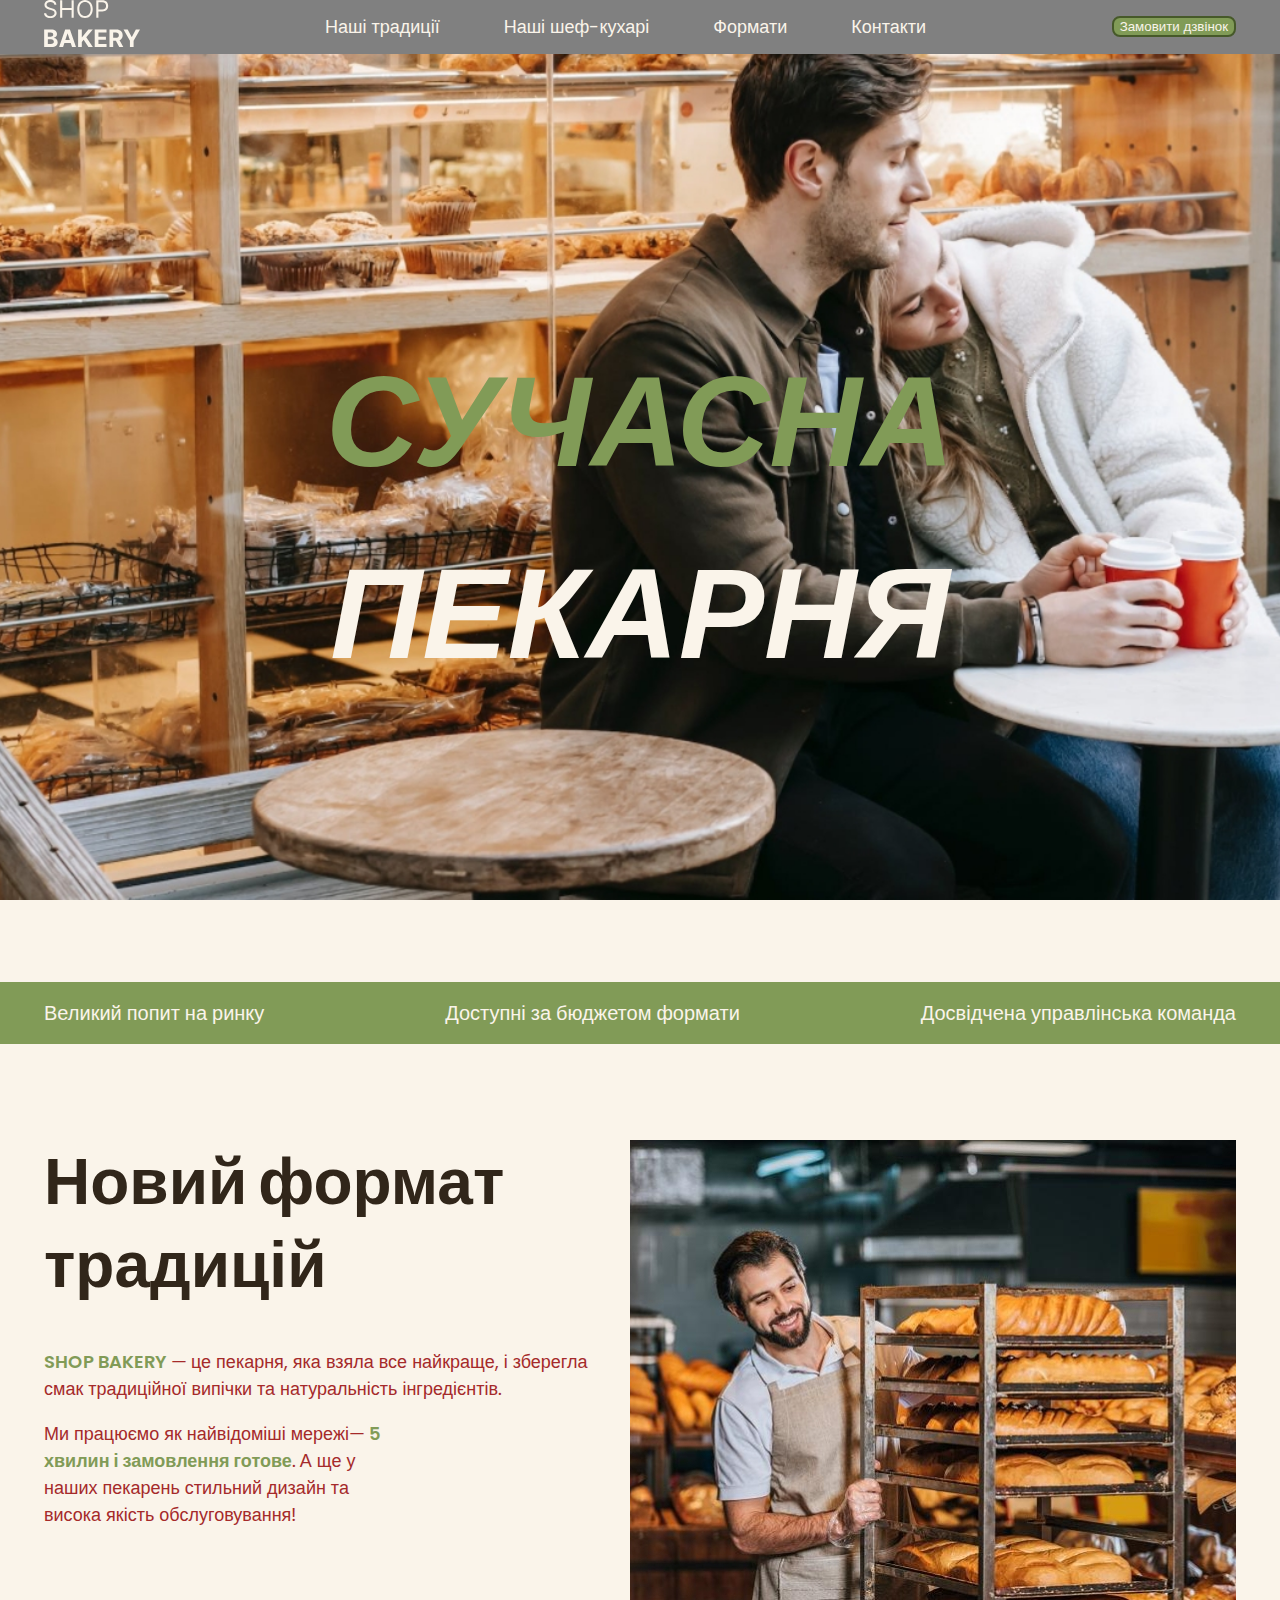
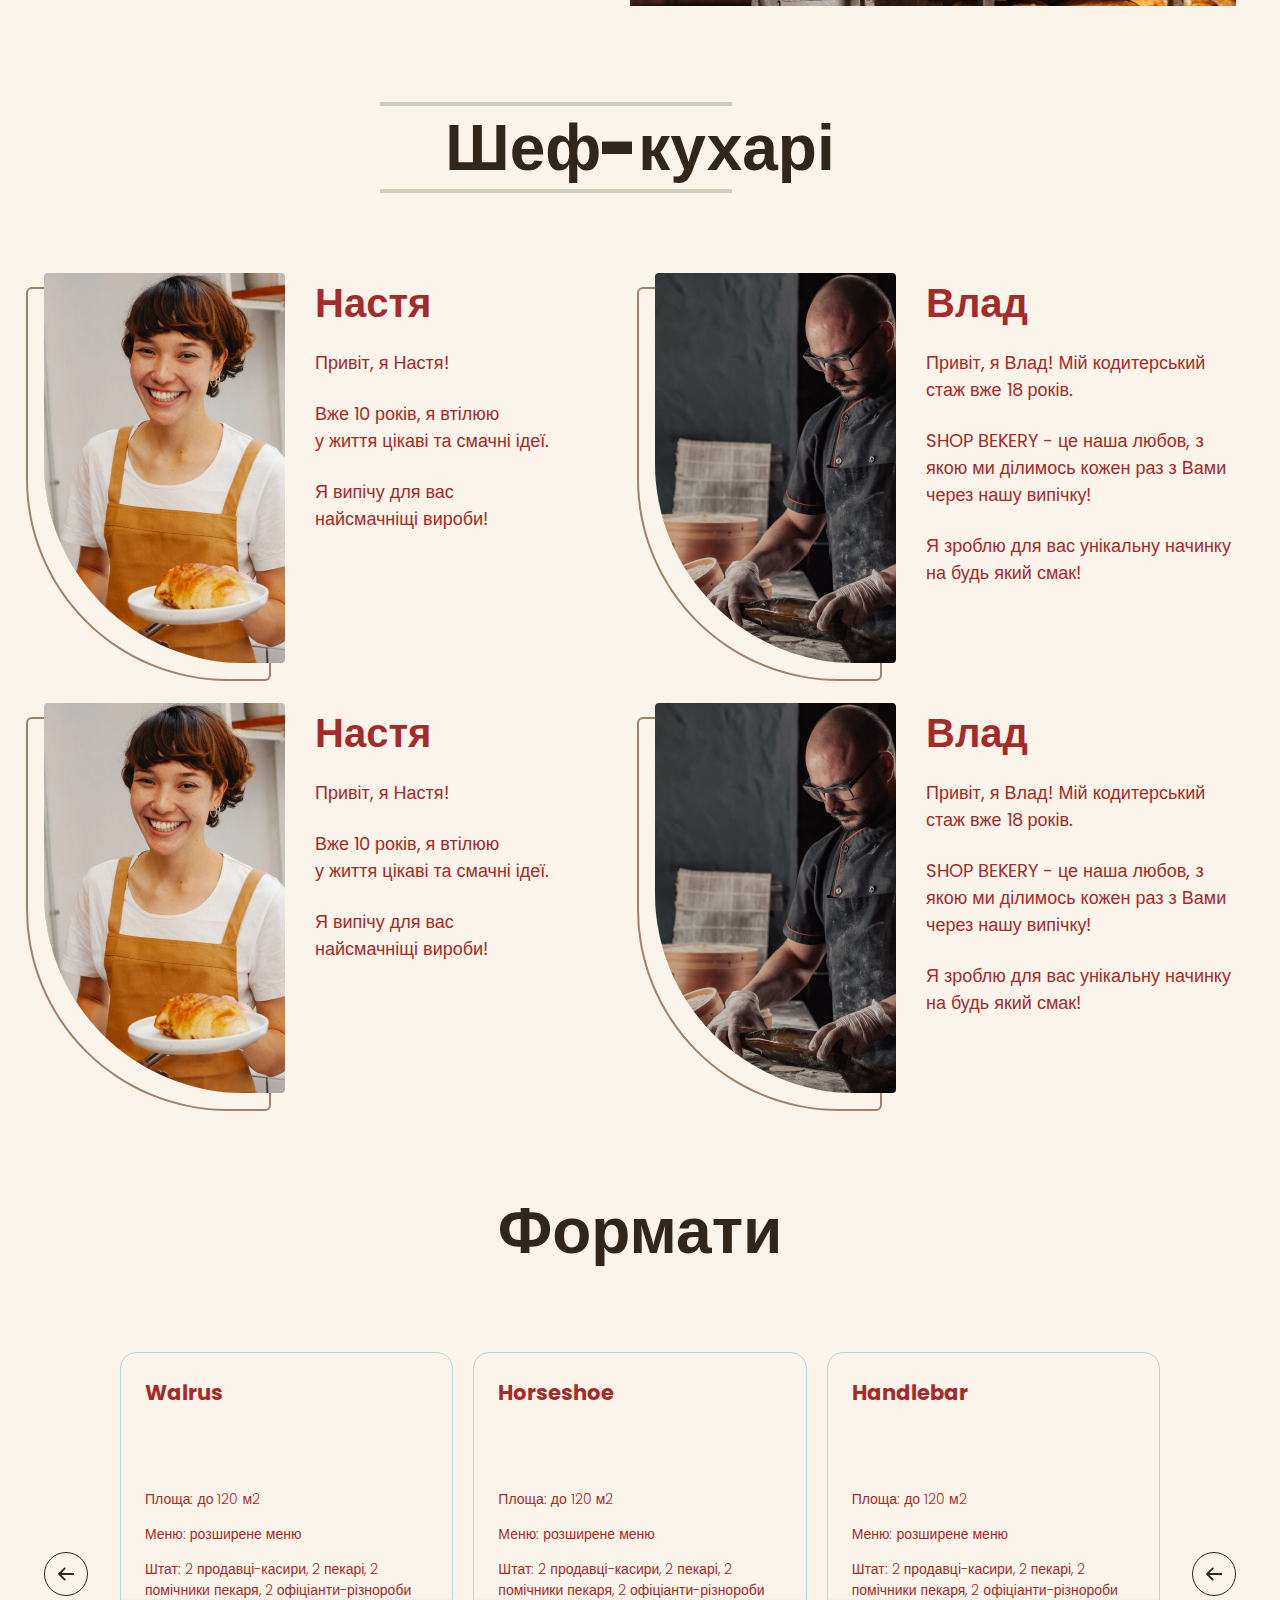
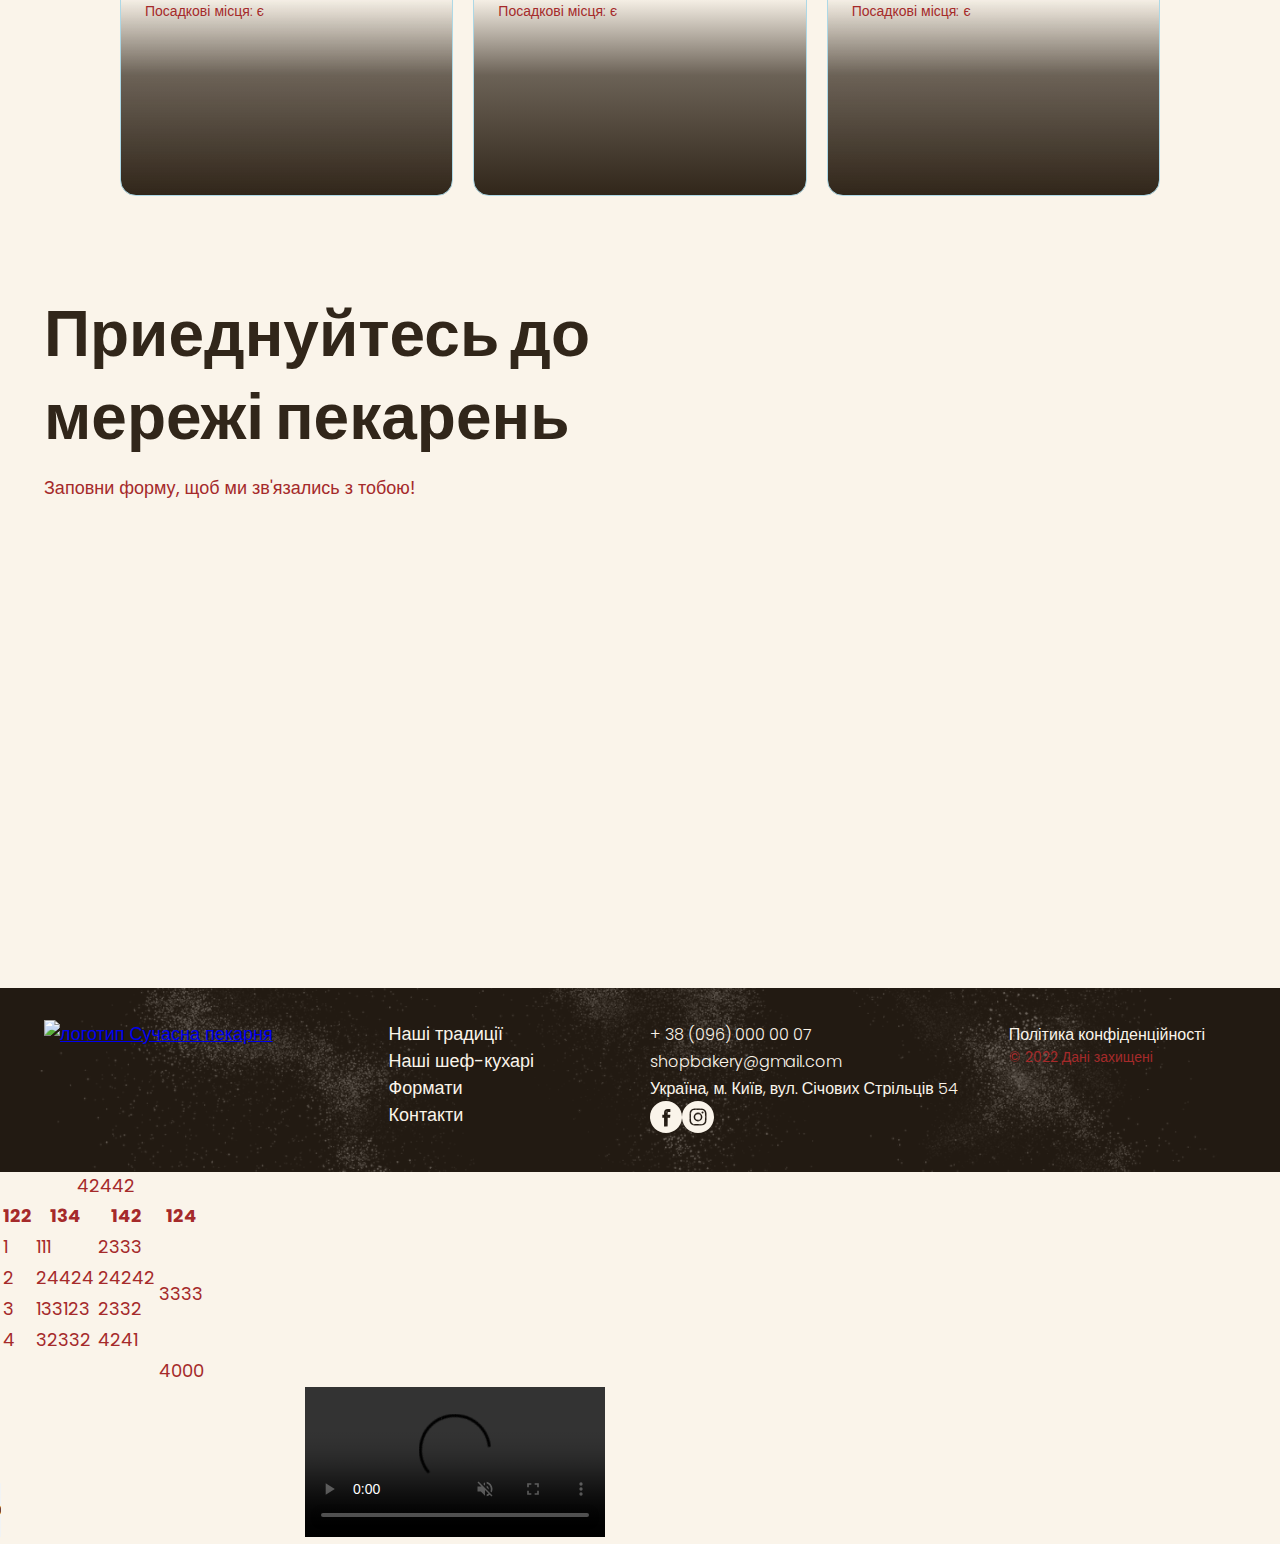
==== index.html @ add1184e "Add files via upload" ====
<!DOCTYPE html>
<html lang="uk">
  <head>
    <meta charset="UTF-8" />
    <meta http-equiv="X-UA-Compatible" content="IE=edge" />
    <meta name="viewport" content="width=device-width, initial-scale=1.0" />
    <title>Сучасна пекарня test</title>
    <!-- fonts -->
    <link rel="preconnect" href="https://fonts.googleapis.com" />
    <link rel="preconnect" href="https://fonts.gstatic.com" crossorigin />
    <link
      href="https://fonts.googleapis.com/css2?family=Poppins:ital,wght@0,100;0,200;0,300;0,400;0,500;0,600;0,700;0,800;0,900;1,100;1,200;1,300;1,400;1,500;1,600;1,700;1,800;1,900&display=swap"
      rel="stylesheet"
    />
    <!-- </style> -->
    <link rel="stylesheet" href="./css/styles.css" />
  </head>
  <body>
    <header class="header">
      <div class="container">
        <div class="header-container">
          <nav class="header-nav">
            <a href="/">
              <img src="./images/logo.svg" alt="логотип Сучасна пекарня" />
            </a>
            <ul class="header-menu">
              <li>
                <a class="link" href="#traditions-section">Наші традиції</a>
              </li>
              <li>
                <a class="link" href="#chefs-section">Наші шеф-кухарі</a>
              </li>
              <li>
                <a class="link" href="#formats-section">Формати</a>
              </li>
              <li>
                <a class="link" href="#contact-section">Контакти</a>
              </li>
            </ul>
          </nav>
          <button class="button" type="button">Замовити дзвінок</button>
        </div>
      </div>
    </header>
    <main>
      <section class="hero-section">
        <div class="container">
          <h1 class="hero-title">
            <span class="accent">Сучасна</span> пекарня
          </h1>
        </div>
      </section>
      <section class="advantages-section">
        <div class="container">
          <h2 class="visually-hidden">наші переваги</h2>
          <ul class="advantages-list">
            <li class="advantages-item">Великий попит на ринку</li>
            <li class="advantages-item">Доступні за бюджетом формати</li>
            <li class="advantages-item">Досвідчена управлінська команда</li>
          </ul>
        </div>
      </section>
      <section class="section traditions-section" id="traditions-section">
        <div class="container">
          <div class="traditions-container">
            <div class="traditions-content">
              <h2 class="section-title traditions-title">
                Новий формат традицій
              </h2>
              <p class="traditions-text">
                <span class="brand uppercase">shop bakery</span> — це пекарня,
                яка взяла все найкраще, і зберегла смак традиційної випічки та
                натуральність інгредієнтів.
              </p>
              <p class="traditions-text limited">
                Ми працюємо як найвідоміші мережі—
                <span class="brand">5 хвилин і замовлення готове</span>. А ще у
                наших пекарень стильний дизайн та висока якість обслуговування!
              </p>
            </div>
            <img src="./images/baker-man.jpeg" alt="пекарь який посміхається" />
          </div>
        </div>
      </section>
      <section class="section chefs-section" id="chefs-section">
        <div class="container">
          <h2 class="section-title chefs-title centered">Шеф-кухарі</h2>
          <ul class="chefs-list">
            <li class="chefs-item">
              <article class="chef-card">
                <img
                  class="chefs-photo"
                  src="./images/chef-nastia.jpg"
                  alt="chef nastia"
                />
                <div>
                  <h3 class="chef-title">Настя</h3>
                  <div class="chef-text">
                    <p>Привіт, я Настя!</p>
                    <p>
                      Вже 10 років, я втілюю <br />
                      у життя цікаві та смачні ідеї.
                    </p>
                    <p>
                      Я випічу для вас <br />
                      найсмачніщі вироби!
                    </p>
                  </div>
                </div>
              </article>
            </li>
            <li class="chefs-item">
              <article class="chef-card">
                <img
                  class="chefs-photo"
                  src="/images/chef-vlad.jpg"
                  alt="chef vlad"
                />
                <div>
                  <h3 class="chef-title">Влад</h3>
                  <div class="chef-text">
                    <p>Привіт, я Влад! Мій кодитерський стаж вже 18 років.</p>
                    <p>
                      SHOP BEKERY - це наша любов, з якою ми ділимось кожен раз
                      з Вами через нашу випічку!
                    </p>
                    <p>Я зроблю для вас унікальну начинку на будь який смак!</p>
                  </div>
                </div>
              </article>
            </li>
            <li class="chefs-item">
              <article class="chef-card">
                <img
                  class="chefs-photo"
                  src="/images/chef-nastia.jpg"
                  alt="chef nastia"
                />
                <div>
                  <h3 class="chef-title">Настя</h3>
                  <div class="chef-text">
                    <p>Привіт, я Настя!</p>
                    <p>
                      Вже 10 років, я втілюю <br />
                      у життя цікаві та смачні ідеї.
                    </p>
                    <p>
                      Я випічу для вас <br />
                      найсмачніщі вироби!
                    </p>
                  </div>
                </div>
              </article>
            </li>
            <li class="chefs-item">
              <article class="chef-card">
                <img
                  class="chefs-photo"
                  src="/images/chef-vlad.jpg"
                  alt="chef vlad"
                />
                <div>
                  <h3 class="chef-title">Влад</h3>
                  <div class="chef-text">
                    <p>Привіт, я Влад! Мій кодитерський стаж вже 18 років.</p>
                    <p>
                      SHOP BEKERY - це наша любов, з якою ми ділимось кожен раз
                      з Вами через нашу випічку!
                    </p>
                    <p>Я зроблю для вас унікальну начинку на будь який смак!</p>
                  </div>
                </div>
              </article>
            </li>
          </ul>
        </div>
      </section>
      <section class="section formats-section">
        <div class="container">
          <h2 class="section-title formats-title centered">Формати</h2>
          <div class="formats-container">
            <button class="carousel-button" type="button">
              <svg width="16" height="16">
                <use href="./images/icons.svg#icon-arrow"></use>
              </svg>
            </button>
            <ul class="formats-list">
              <li class="formats-item">
                <article class="formats-card">
                  <h3 class="formats-title" lang="en">Walrus</h3>
                  <div class="format-text">
                    <p>Площа: до 120 м2</p>
                    <p>Меню: розширене меню</p>
                    <p>
                      Штат: 2 продавці-касири, 2 пекарі, 2 помічники пекаря, 2
                      офіціанти-різнороби Посадкові місця: є
                    </p>
                  </div>
                </article>
              </li>
              <li class="formats-item">
                <article class="formats-card">
                  <h3 class="formats-title" lang="en">Horseshoe</h3>
                  <div class="format-text">
                    <p>Площа: до 120 м2</p>
                    <p>Меню: розширене меню</p>
                    <p>
                      Штат: 2 продавці-касири, 2 пекарі, 2 помічники пекаря, 2
                      офіціанти-різнороби Посадкові місця: є
                    </p>
                  </div>
                </article>
              </li>
              <li class="formats-item">
                <article class="formats-card">
                  <h3 class="formats-title" lang="en">Handlebar</h3>
                  <div class="format-text">
                    <p>Площа: до 120 м2</p>
                    <p>Меню: розширене меню</p>
                    <p>
                      Штат: 2 продавці-касири, 2 пекарі, 2 помічники пекаря, 2
                      офіціанти-різнороби Посадкові місця: є
                    </p>
                  </div>
                </article>
              </li>
            </ul>
            <button class="carousel-button" type="button">
              <svg width="16" height="16">
                <use href="./images/icons.svg#icon-arrow"></use>
              </svg>
            </button>
          </div>
        </div>
      </section>
      <section class="section contact-section" id="contact-section">
        <div class="container">
          <div class="contact-container">
            <div class="contact-form">
              <h2 class="section-title contact-title">
                Приеднуйтесь до мережі пекарень
              </h2>
              <p>Заповни форму, щоб ми зв'язались з тобою!</p>
              <!-- form -->
            </div>
            <iframe
              class="contact-map"
              src="https://www.google.com/maps/embed?pb=!1m18!1m12!1m3!1d2540.163871257634!2d30.48865857606083!3d50.45667308691634!2m3!1f0!2f0!3f0!3m2!1i1024!2i768!4f13.1!3m3!1m2!1s0x40d4ce637bfe1717%3A0x5370c2254ad1b952!2z0YPQuy4g0KHQtdGH0LXQstGL0YUg0KHRgtGA0LXQu9GM0YbQvtCyLCA1NCwg0JrQuNC10LIsINCj0LrRgNCw0LjQvdCwLCAwMjAwMA!5e0!3m2!1sru!2spl!4v1710195918309!5m2!1sru!2spl"
              width="600"
              height="600"
              allowfullscreen=""
              loading="lazy"
              referrerpolicy="no-referrer-when-downgrade"
            ></iframe>
          </div>
        </div>
      </section>
    </main>
    <footer class="footer">
      <div class="container">
        <div class="footer-container">
          <nav class="footer-nav">
            <div class="footer-logo">
              <a href="#">
                <img
                  src="https://picsum.photos/seed/picsum/200/300"
                  alt="логотип Сучасна пекарня"
                />
              </a>
            </div>
            <ul class="footer-menu">
              <li>
                <a class="link" href="#traditions-section">Наші традиції</a>
              </li>
              <li><a class="link" href="#chefs-section">Наші шеф-кухарі</a></li>
              <li><a class="link" href="#formats-section">Формати</a></li>
              <li><a class="link" href="#contact-section">Контакти</a></li>
            </ul>
          </nav>
          <adress class="footer-address">
            <ul class="address-list">
              <li>
                <a class="address-link" href="tel:+380960000007 "
                  >+ 38 (096) 000 00 07</a
                >
              </li>
              <li>
                <a class="address-link" href="mailto:shopbakery@gmail.com"
                  >shopbakery@gmail.com</a
                >
              </li>
              <li>
                <a
                  class="address-link"
                  href="https://maps.app.goo.gl/or62ycUtykwiaxdE9"
                  target="_blank"
                  >Україна, м. Київ, вул. Січових Стрільців 54
                </a>
              </li>
              <div class="address-socialmedia">
                <li>
                  <a href="#">
                    <svg class="address-icon" width="32" height="32">
                      <use href="./images/icons.svg#icon-facebook"></use>
                    </svg>
                  </a>
                </li>
                <li>
                  <a href="#">
                    <svg class="address-icon" width="32" height="32">
                      <use href="./images/icons.svg#icon-instagram"></use>
                    </svg>
                  </a>
                </li>
              </div>
            </ul>
            <div class="address-info">
              <a class="address-link" href="#" target="_blank"
                >Політика конфіденційності</a
              >
              <p class="address-copyright">&copy; 2022 Дані захищені</p>
            </div>
          </adress>
        </div>
      </div>
    </footer>
    <!-- test -->
    <table>
      <thead>
        <caption>
          42442
        </caption>
        <tr>
          <th>122</th>
          <th>134</th>
          <th>142</th>
          <th>124</th>
        </tr>
      </thead>
      <tbody>
        <tr>
          <td>1</td>
          <td>111</td>
          <td>2333</td>
          <td rowspan="4">3333</td>
        </tr>
        <tr>
          <td>2</td>
          <td>24424</td>
          <td>24242</td>
          <td></td>
        </tr>
        <tr>
          <td>3</td>
          <td>133123</td>
          <td>2332</td>
          <td></td>
        </tr>
        <tr>
          <td>4</td>
          <td>32332</td>
          <td>4241</td>
          <td></td>
        </tr>
      </tbody>
      <tfoot>
        <tr>
          <td></td>
          <td></td>
          <td></td>
          <td>4000</td>
        </tr>
      </tfoot>
    </table>
    <audio controls>
      <source src="./путь" />
    </audio>
    <video controls loop autoplay muted>
      <source src="./путь.webm" type="video/webm" />
      <source src="./путь.mp4" type="video/mp4" />
    </video>
  </body>
</html>
---- css/styles.css ----
@font-face {
    font-display: swap;
    font-family: 'Poppins';
    font-style: normal;
    font-weight: 300;
    src: url('../fonts/poppins-v20-latin-300.woff2') format('woff2');
}
@font-face {
    font-display: swap;

    font-family: 'Poppins';
    font-style: normal;
    font-weight: 400;
    src: url('../fonts/poppins-v20-latin-regular.woff2') format('woff2');
}
@font-face {
    font-display: swap;
    font-family: 'Poppins';
    font-style: normal;
    font-weight: 600;
    src: url('../fonts/poppins-v20-latin-600.woff2') format('woff2');
}
@font-face {
    font-display: swap;
    font-family: 'Poppins';
    font-style: normal;
    font-weight: 900;
    src: url('../fonts/poppins-v20-latin-900.woff2') format('woff2');
}



:root {
    --color-primary-green: #819b57;
    --color-primary-light: #faf4ea;
    --color-primary-dark-red: brown;
    --color-primary-two: #31261A;
}



/* BASE */
*,
*::before,
*::after {
    box-sizing: border-box;
}

body {
    color: var(--color-primary-dark-red);
    background-color: var(--color-primary-light);
    font-family: 'poppins', sans-serif;
    font-size: 18px;
    font-weight: 400;
    line-height: 1.5;   
    margin: 0; 

}


h1, h2, h3, h4, h5, h6, p{
    margin-top: 0;
}
a{
    display: inline-block;
}
address{
    font-style: normal;
}
ul {
    margin: 0;
    padding: 0;
    list-style-type: none;
}


.section {
    padding: 48px 0;
}

.container{
    width: 100%;
    max-width: 1240px;
    padding: 0 24px;
    margin: 0 auto;
}

.visually-hidden {
    position: absolute;
    left: -10000px;
    top: auto;
    width: 1px;
    height: 1px;
    overflow: hidden;
    }

.section-title{
    font-size: 64px;
    font-weight: 900;
    line-height: 1.3;
    color: var(--color-primary-two);
    }
.section-title.centered{
    text-align: center;
}


/* button */
.button {
    color: var(--color-primary-light);
    background-color: var(--color-primary-green);
    border: 2px solid #465929;
    border-radius: 8px;
    cursor: pointer
}
.button:hover {
    color: #465929;
    background-color: transparent;
}
.button:focus {
    color: #00ffff;
    background-color: #0000ff;
}
.button:active {
    color: #00ffff;
    background-color: #0000ff;
}

/* link */
.link {
    color: var(--color-primary-light);
    text-decoration: none;
}
.link:hover {
    color:var(--color-primary-green);
    text-decoration: none;
    font-weight: 600;
}


/* header */
.header{
    background-color: grey;
}
.header-container{
    display: flex;
    align-items: center;
    gap: 40px;
}
.header-nav{
    display: flex;
    flex-grow: 1;
    align-items: center;
    gap: 40px;
}
.header-menu{
    display: flex;
    gap: 64px;
    flex-grow: 1;
    justify-content:center;
}


/* hero section */
.hero-section{
    padding: 272px 0;
    text-align: center;
    background-image: url('../images/hero-background.jpeg');
    background-repeat: no-repeat;
    background-position: center top;
    background-size: cover;
    background-attachment: fixed;
}

.hero-title {
    margin-bottom: 0;
    color: var(--color-primary-light);
    text-align: center;
    text-transform: uppercase;
    font-size: 128px;
    font-weight: 900;
    font-style: italic;
}
.hero-title .accent {
    color: var(--color-primary-green);
    text-decoration: none;
}

/* Advantages Section */
.advantages-section {
    padding: 16px 0;
    background-color: var(--color-primary-green);
}
.advantages-list{
    display: flex;
    justify-content: space-between;
    gap: 40px;

}
.advantages-item{
    color: var(--color-primary-light);
    font-size: 20px;
    font-weight: 300;
}



/* traditions section */
.traditions-section{
    padding-top: 96px;
}

.traditions-container{
    display: flex;
    justify-content: space-between;
    gap: 40px;
}
.traditions-content{
    max-width: 710px;
}

.traditions-title{
    margin-bottom: 42px;
}
.traditions-text .brand {
    color: var(--color-primary-green);
    font-weight: 600;
}
.traditions-text .uppercase {
    text-transform: uppercase;
}
.traditions-text.limited {
    max-width: 340px;
}


/* chefs section */
.chefs-title {
    max-width: 520px;
    margin: 0 auto 80px;
}
.chefs-title::before,
.chefs-title::after{
    display: flex;
    width: 352px;
    border: 2px solid #CFCFBC;
    content: '';
}
    /* так же эту линию можно через */
    /*  .chefs-title::before,
        .chefs-title::after {
        display: flex;
        width: 352px;
        height: 2px;
        background-color: #CFCFBC;
        content: '';
} */

.chefs-list {
    display: flex;

    gap: 40px 30px;
    flex-wrap: wrap;

}
.chefs-item{
    flex-basis: calc((100% - 30px) / 2);
}
.chef-card{
    display: flex;
    gap: 30px;
}


.chefs-photo {
    border-radius: 4px 4px 4px 200px;
    box-shadow: -16px 16px 0 0 #FAF4EA, -16px 16px 0 2px #A18268;
}

.chef-title {
    margin-bottom: 16px;
    font-size: 40px;
    font-weight: 600;
}

.chef-text p{
    margin-bottom: 24px;
}
.chef-text p:last-child {
    margin-bottom: 0;
}

/* format section */
.formats-container{
    display: flex;
    gap: 32px;
    align-items: center;
}

.formats-title{
   margin-bottom: 80px; 
}
.formats-list{
    display: flex;
    flex-wrap: wrap;
    gap: 20px;
}
.formats-item{
    flex-basis: calc((100% - 40px) / 3);
}
.formats-card{
    height: 444px;
    padding: 24px;
    background-image: linear-gradient(180deg, rgba(49, 38, 26, 0) 55.21%, rgba(49, 38, 26, 0.71) 72.92%, var(--color-primary-two) 100%);
    border: 1px solid lightblue;
    border-radius: 16px;
}
.format-title{
    font-size: 24px;
    font-weight: 600;
}
.format-text{
    font-size: 14px;
    font-weight: 300;
}

        /* carousel */
.carousel-button {
    display: flex;
    align-items: center;
    justify-content: center;
    flex-shrink: 0;
    width: 44px;
    height: 44px;
    fill: var(--color-primary-two);
    border-radius: 50%;
    cursor: pointer;
    /* браузер по умолчанию добавил серый фон, падинги
    их нужно убрать */
    background-color: transparent;
    border: 1px solid var(--color-primary-two);
    padding: 0;
}
.carousel-button:hover {
    background-color: var(--color-primary-two);
    fill: var(--color-primary-light);
}



/* Contact section */
.contact-section{
    padding-bottom: 96px;
}
.contact-title{
    margin-bottom: 16px;
}

.contact-container{
    display: flex;
    gap: 32px;
}

.contact-map{
    flex-shrink: 0;
    border: none;
    border-radius: 16px;
}

/* footer */
.footer{
    padding: 32px 0;
}
.footer-container{
    display: flex;
    gap: 20px;
}
.footer-nav,
.footer-address {
    display: flex;
    flex-basis: 50%;
    gap: 20px;
}

.footer-logo,
.footer-menu,
.address-list,
.address-info {
    flex-grow: 1;

}

.address-link {
    color: var(--color-primary-light);
    font-size: 16px;
    font-weight: 300;
    text-decoration: none;
}
.address-link:hover {
    color: var(--color-primary-green);
}

.address-icon {
    fill: var(--color-primary-light);
}
.address-icon:hover{
    fill: var(--color-primary-green)
}

.address-copyright {
    font-size: 14px;
}

.address-socialmedia{
    display: flex;
    
}
.footer{
background-image: url('../images/footer-background.png');
background-color: var(--color-primary-two);
background-repeat: no-repeat;
background-size: cover;
background-position: center;
}
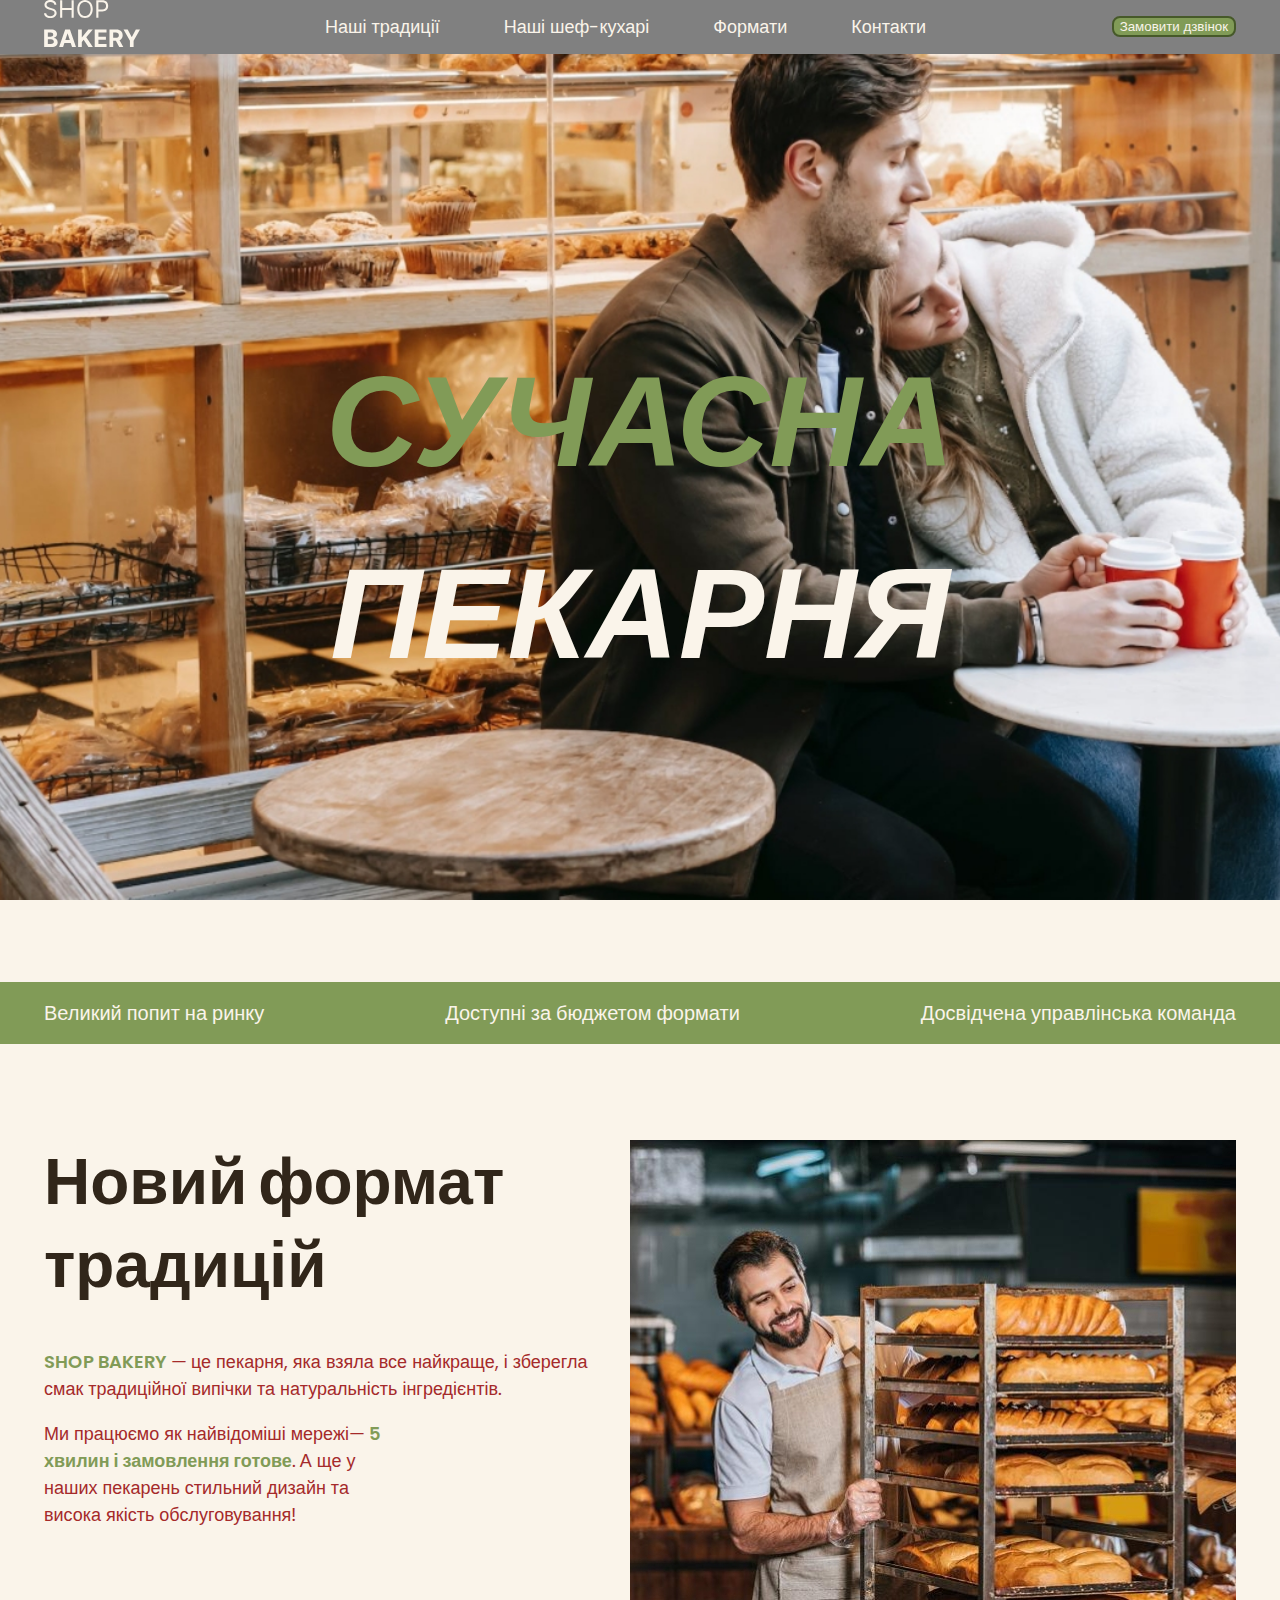
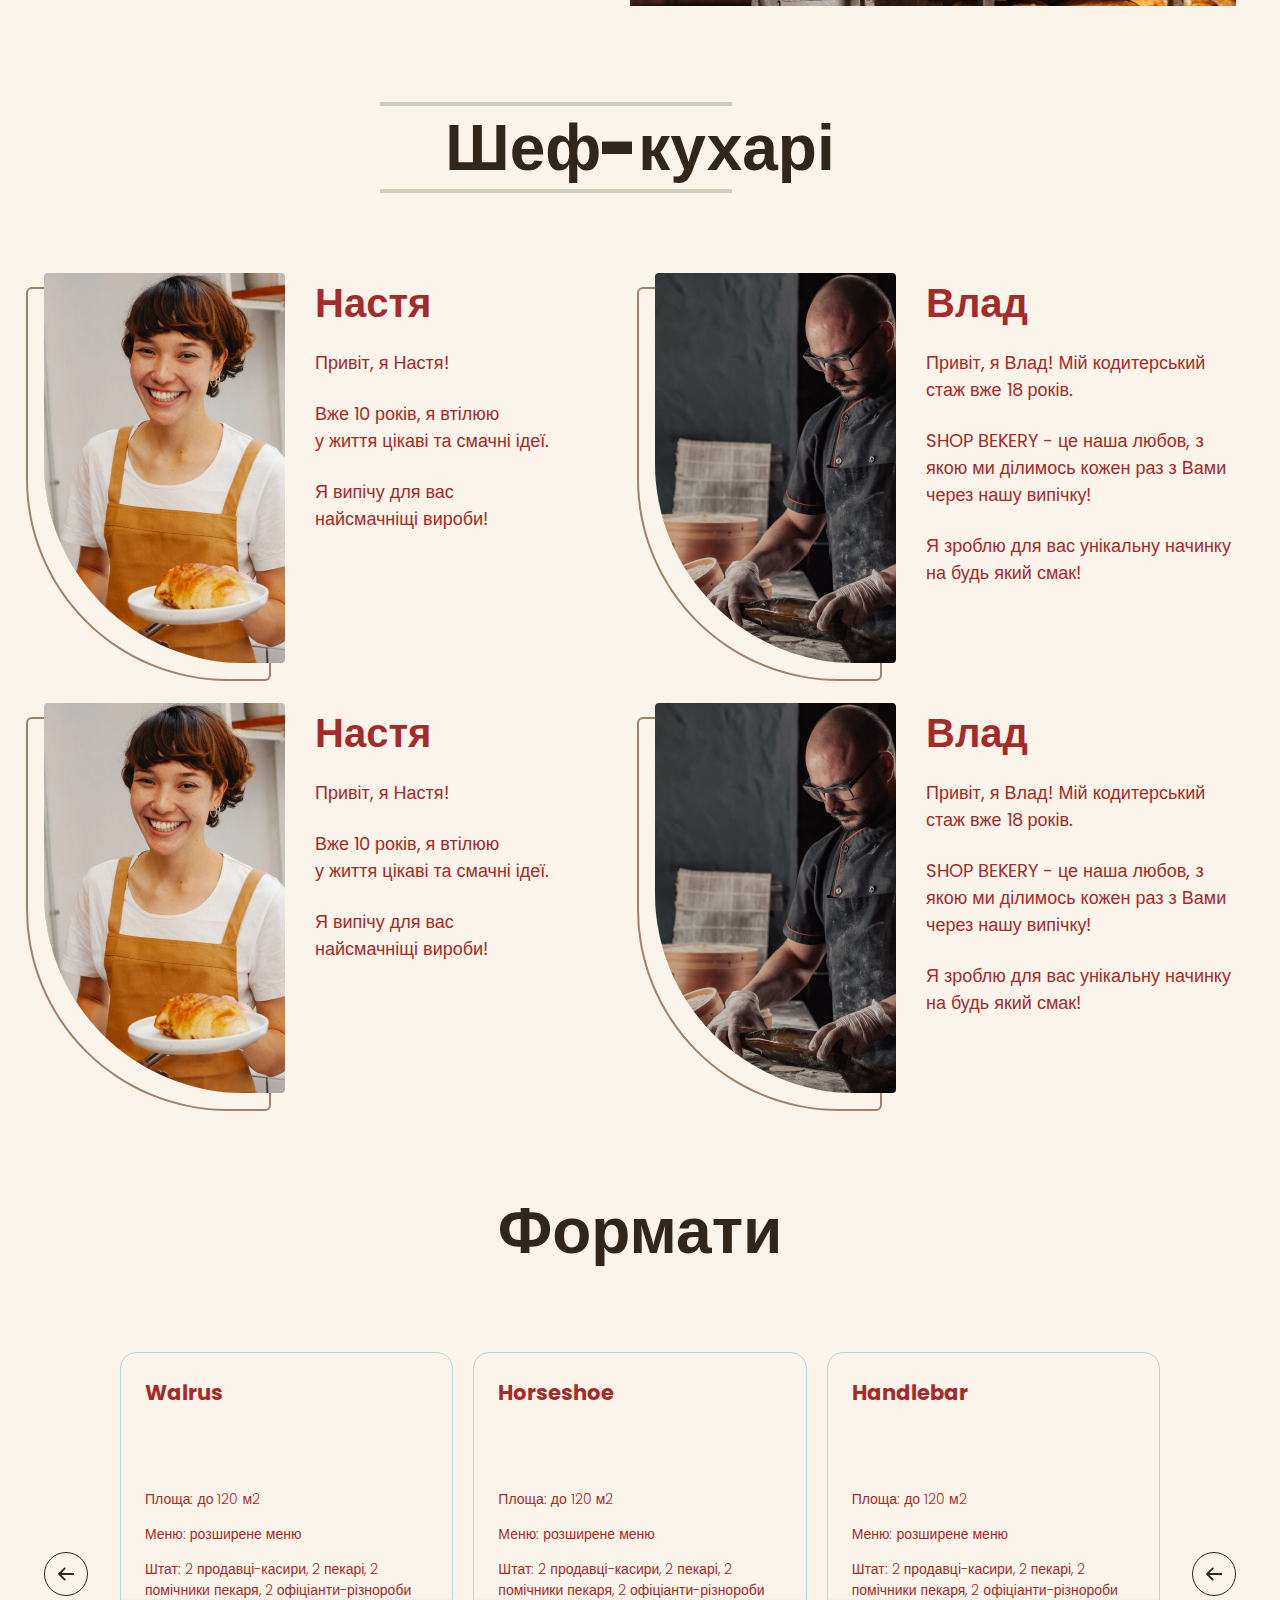
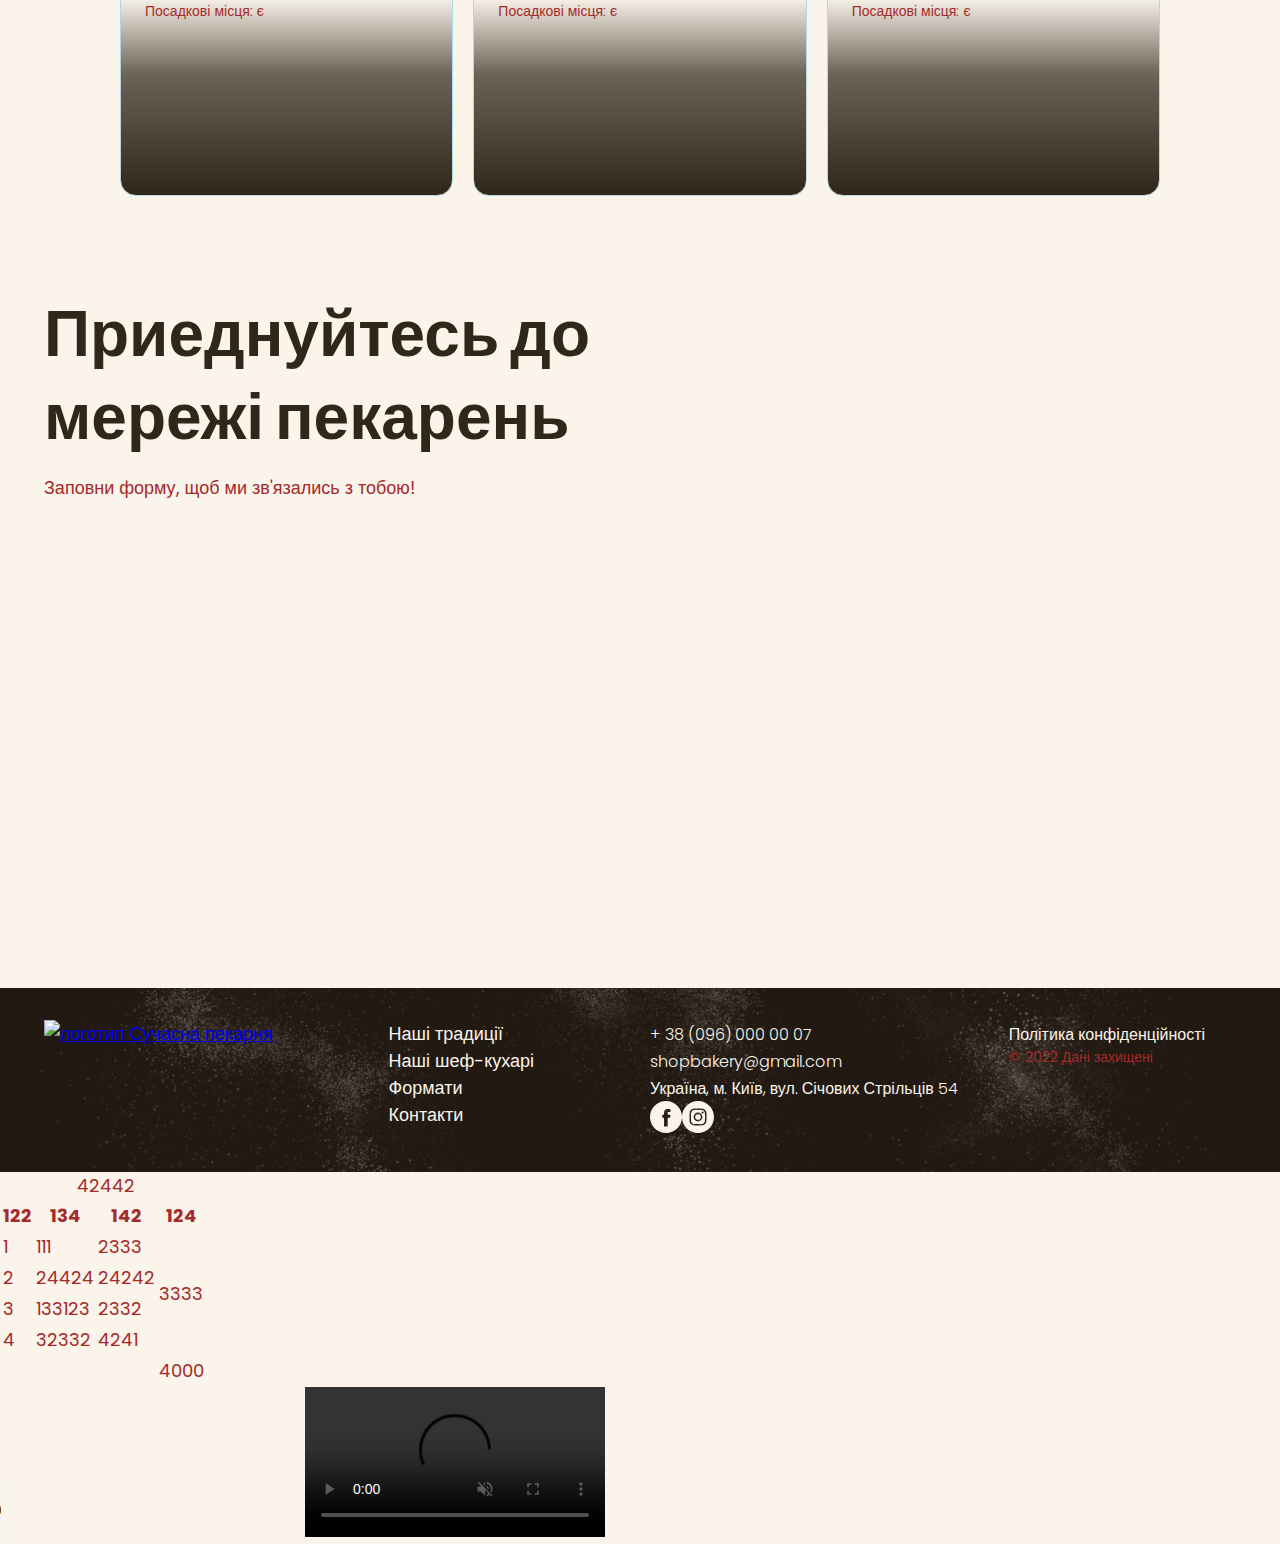
==== commit 351ad493: "Add files via upload" ====
--- a/index.html
+++ b/index.html
@@ -113,7 +113,7 @@
               <article class="chef-card">
                 <img
                   class="chefs-photo"
-                  src="/images/chef-vlad.jpg"
+                  src="./images/chef-vlad.jpg"
                   alt="chef vlad"
                 />
                 <div>
@@ -133,7 +133,7 @@
               <article class="chef-card">
                 <img
                   class="chefs-photo"
-                  src="/images/chef-nastia.jpg"
+                  src="./images/chef-nastia.jpg"
                   alt="chef nastia"
                 />
                 <div>
@@ -156,7 +156,7 @@
               <article class="chef-card">
                 <img
                   class="chefs-photo"
-                  src="/images/chef-vlad.jpg"
+                  src="./images/chef-vlad.jpg"
                   alt="chef vlad"
                 />
                 <div>
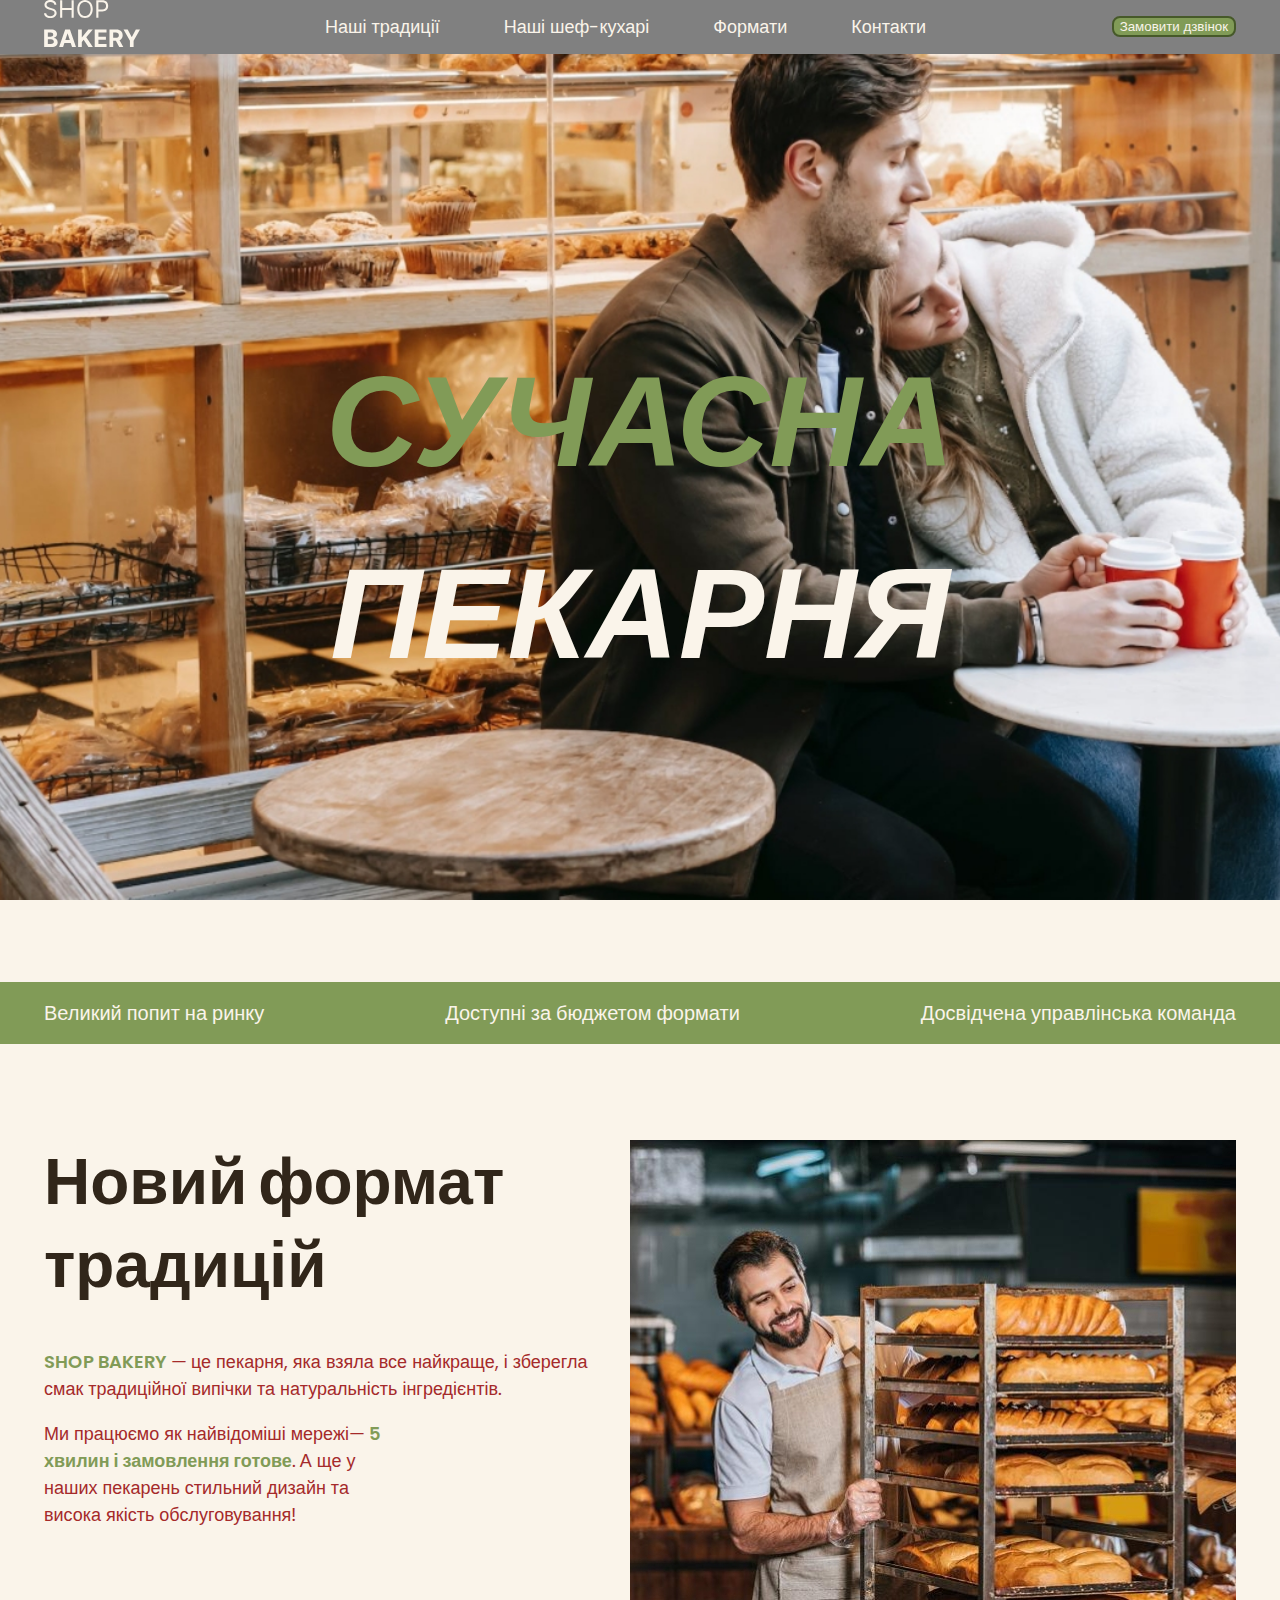
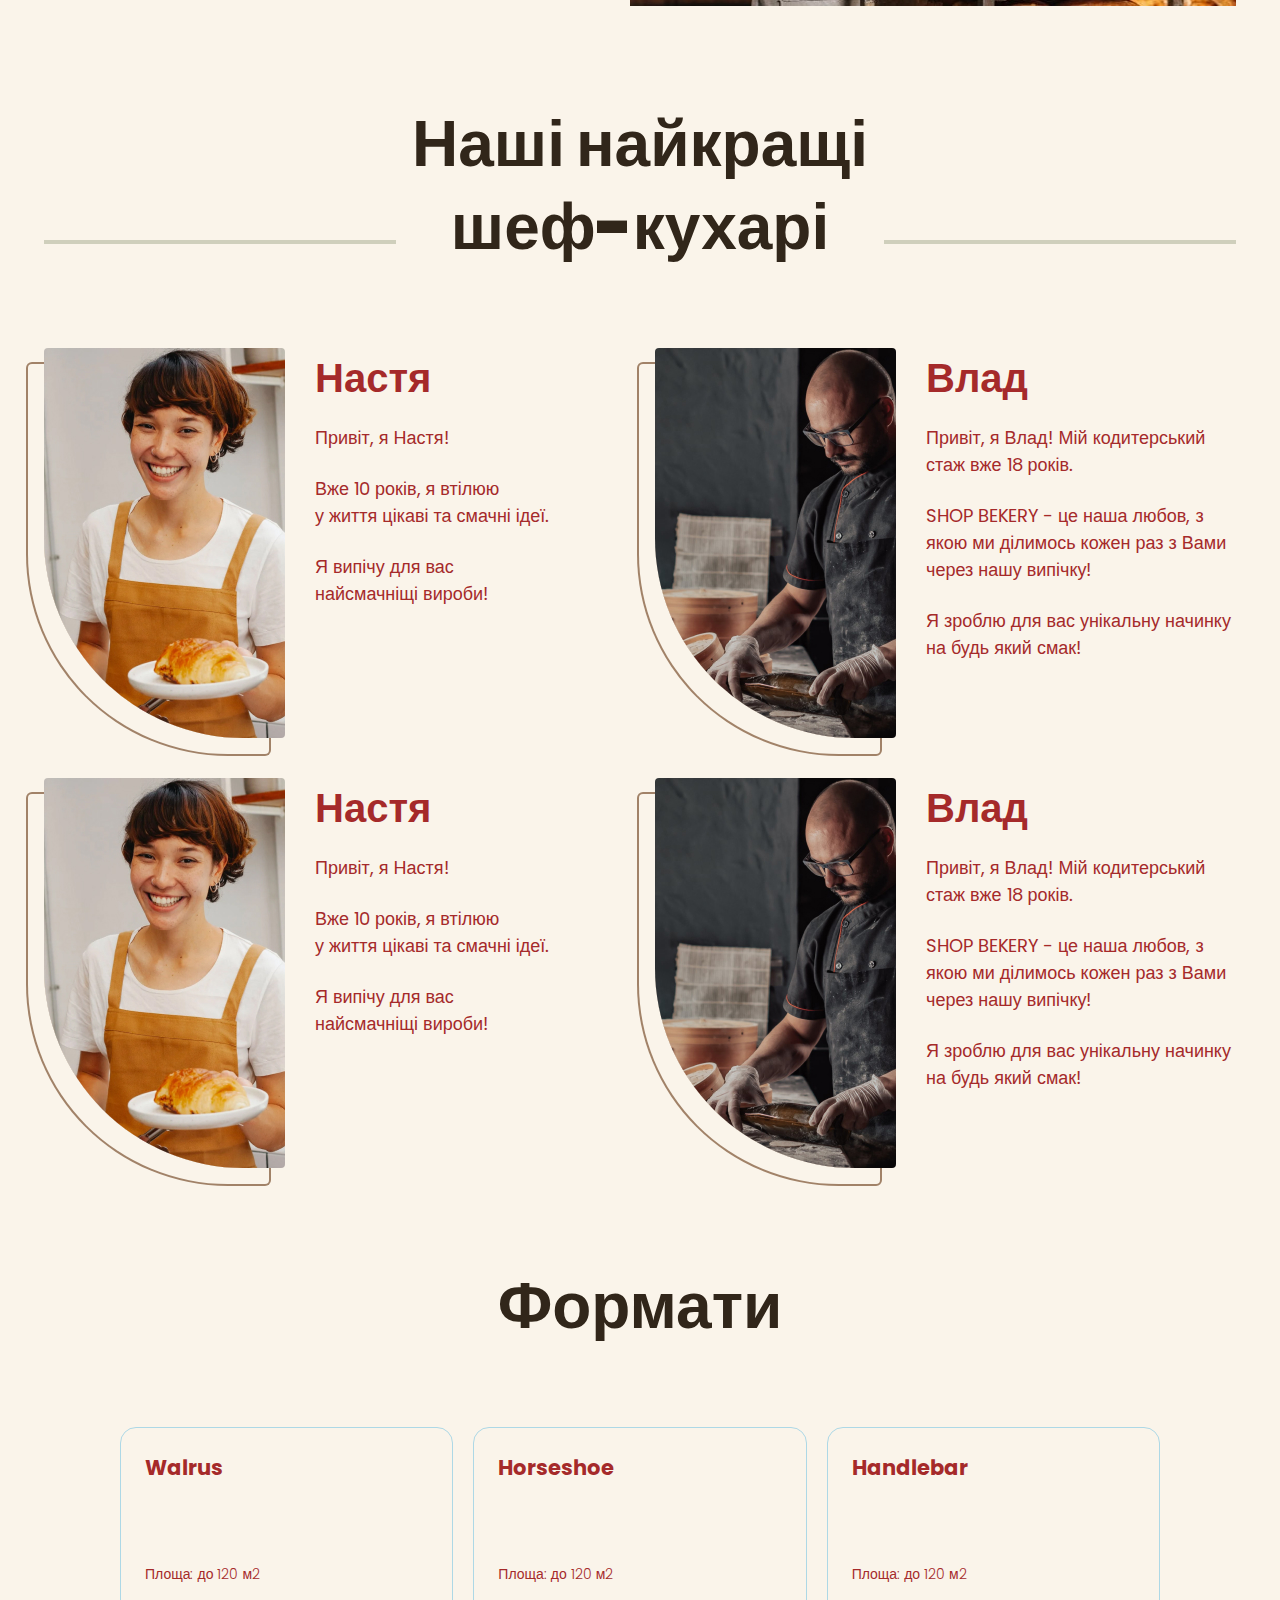
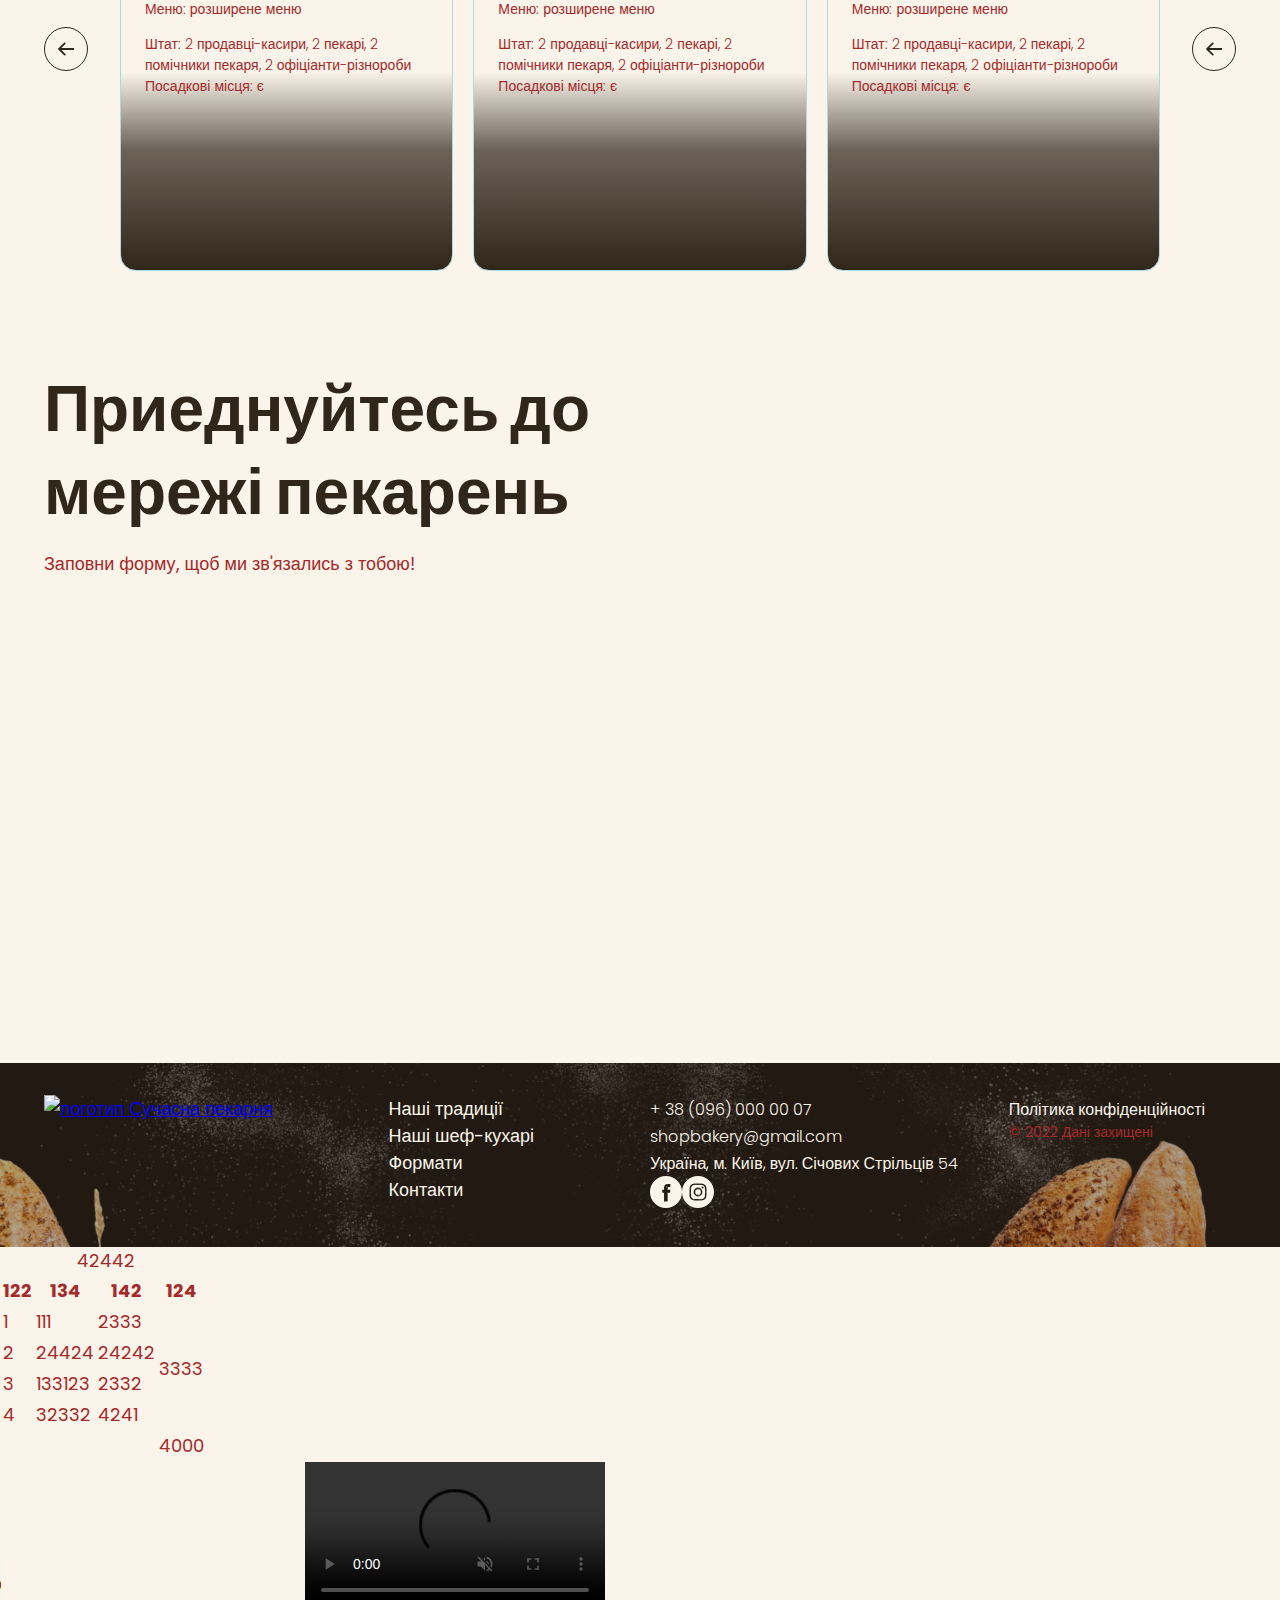
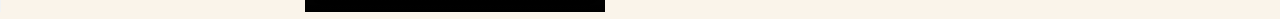
==== commit c7a56117: "Add files via upload" ====
--- a/index.html
+++ b/index.html
@@ -38,7 +38,9 @@
               </li>
             </ul>
           </nav>
-          <button class="button" type="button">Замовити дзвінок</button>
+          <button class="button modal-btn-open" type="button">
+            Замовити дзвінок
+          </button>
         </div>
       </div>
     </header>
@@ -84,7 +86,10 @@
       </section>
       <section class="section chefs-section" id="chefs-section">
         <div class="container">
-          <h2 class="section-title chefs-title centered">Шеф-кухарі</h2>
+          <h2 class="section-title chefs-title centered">
+            Наші найкращі <br />
+            <span>шеф-кухарі</span>
+          </h2>
           <ul class="chefs-list">
             <li class="chefs-item">
               <article class="chef-card">
@@ -324,6 +329,12 @@
         </div>
       </div>
     </footer>
+    <!-- <div class="backdrop">
+      <div class="modal">
+        <button class="modal-btn-close" type="button">Close</button>
+      </div>
+    </div> -->
+
     <!-- test -->
     <table>
       <thead>
--- a/css/styles.css
+++ b/css/styles.css
@@ -236,15 +236,22 @@
 
 /* chefs section */
 .chefs-title {
-    max-width: 520px;
+    position: relative;
     margin: 0 auto 80px;
 }
 .chefs-title::before,
 .chefs-title::after{
-    display: flex;
+    position: absolute;
+    bottom: 24px;
     width: 352px;
     border: 2px solid #CFCFBC;
     content: '';
+}
+.chefs-title::before{
+    left: 0;
+}
+.chefs-title::after{
+    right: 0;
 }
     /* так же эту линию можно через */
     /*  .chefs-title::before,
@@ -335,7 +342,7 @@
     fill: var(--color-primary-two);
     border-radius: 50%;
     cursor: pointer;
-    /* браузер по умолчанию добавил серый фон, падинги
+    /* браузер по умолчанию добавил серый фон и падинги
     их нужно убрать */
     background-color: transparent;
     border: 1px solid var(--color-primary-two);
@@ -369,11 +376,41 @@
 
 /* footer */
 .footer{
+    position: relative;
     padding: 32px 0;
-}
+    background-image: url('../images/footer-background.png');
+    background-color: var(--color-primary-two);
+    background-repeat: no-repeat;
+    background-size: cover;
+    background-position: center;
+}
+.footer:before,
+.footer:after {
+    position: absolute;
+    bottom: 0;
+    background-repeat: no-repeat;
+    content: '';
+}
+
+.footer:before {
+    width: 180px;
+    height: 120px;
+    left: -60px;
+    background-image: url(../images/decor-bread-small.png);
+}
+
+.footer:after {
+    width: 380px;
+    height: 190px;
+    right: 0;
+    background-image: url(../images/decor-bread-large.png);
+}
+
+
 .footer-container{
     display: flex;
     gap: 20px;
+
 }
 .footer-nav,
 .footer-address {
@@ -387,7 +424,6 @@
 .address-list,
 .address-info {
     flex-grow: 1;
-
 }
 
 .address-link {
@@ -415,21 +451,40 @@
     display: flex;
     
 }
-.footer{
-background-image: url('../images/footer-background.png');
-background-color: var(--color-primary-two);
-background-repeat: no-repeat;
-background-size: cover;
-background-position: center;
-}
-
-
-
-
-
-
-
-
-
-
-
+
+
+
+/* Modal */
+.backdrop{
+    position: fixed;
+    top: 0;
+    bottom: 0;
+    left: 0;
+    right: 0;
+    display: flex;
+    align-items: center;
+    justify-content: center;
+    background-color: rgba(0, 0, 0, 0.5);
+}
+.backdrop.is-hidden{
+    opacity: 0;
+    visibility: hidden;
+    pointer-events: none;
+}
+.modal{
+    position: relative;
+    width: 880px;
+    height: 880px;
+    background-color: var(--color-primary-light);
+    border-radius: 32px;
+}
+.modal-btn-close{
+    position: absolute;
+    top: 40px;
+    right: 40px;
+}
+
+
+
+
+
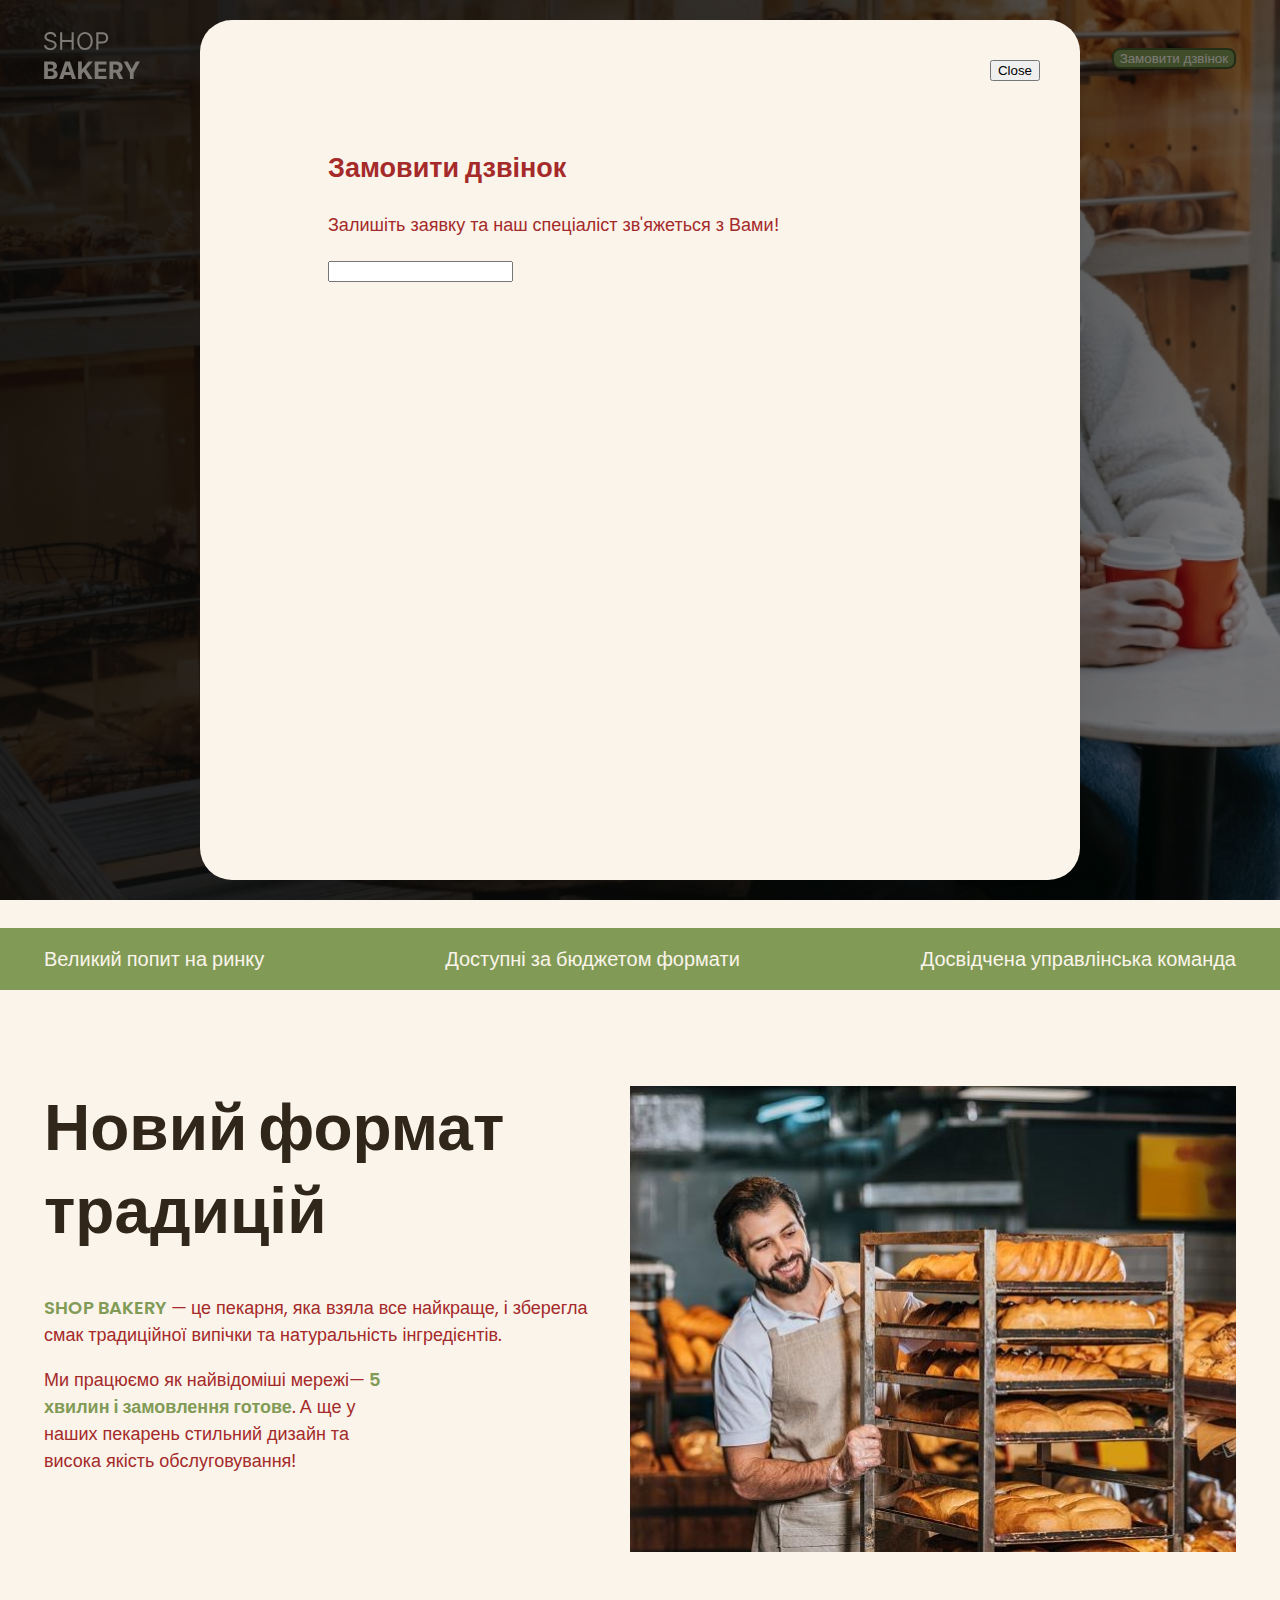
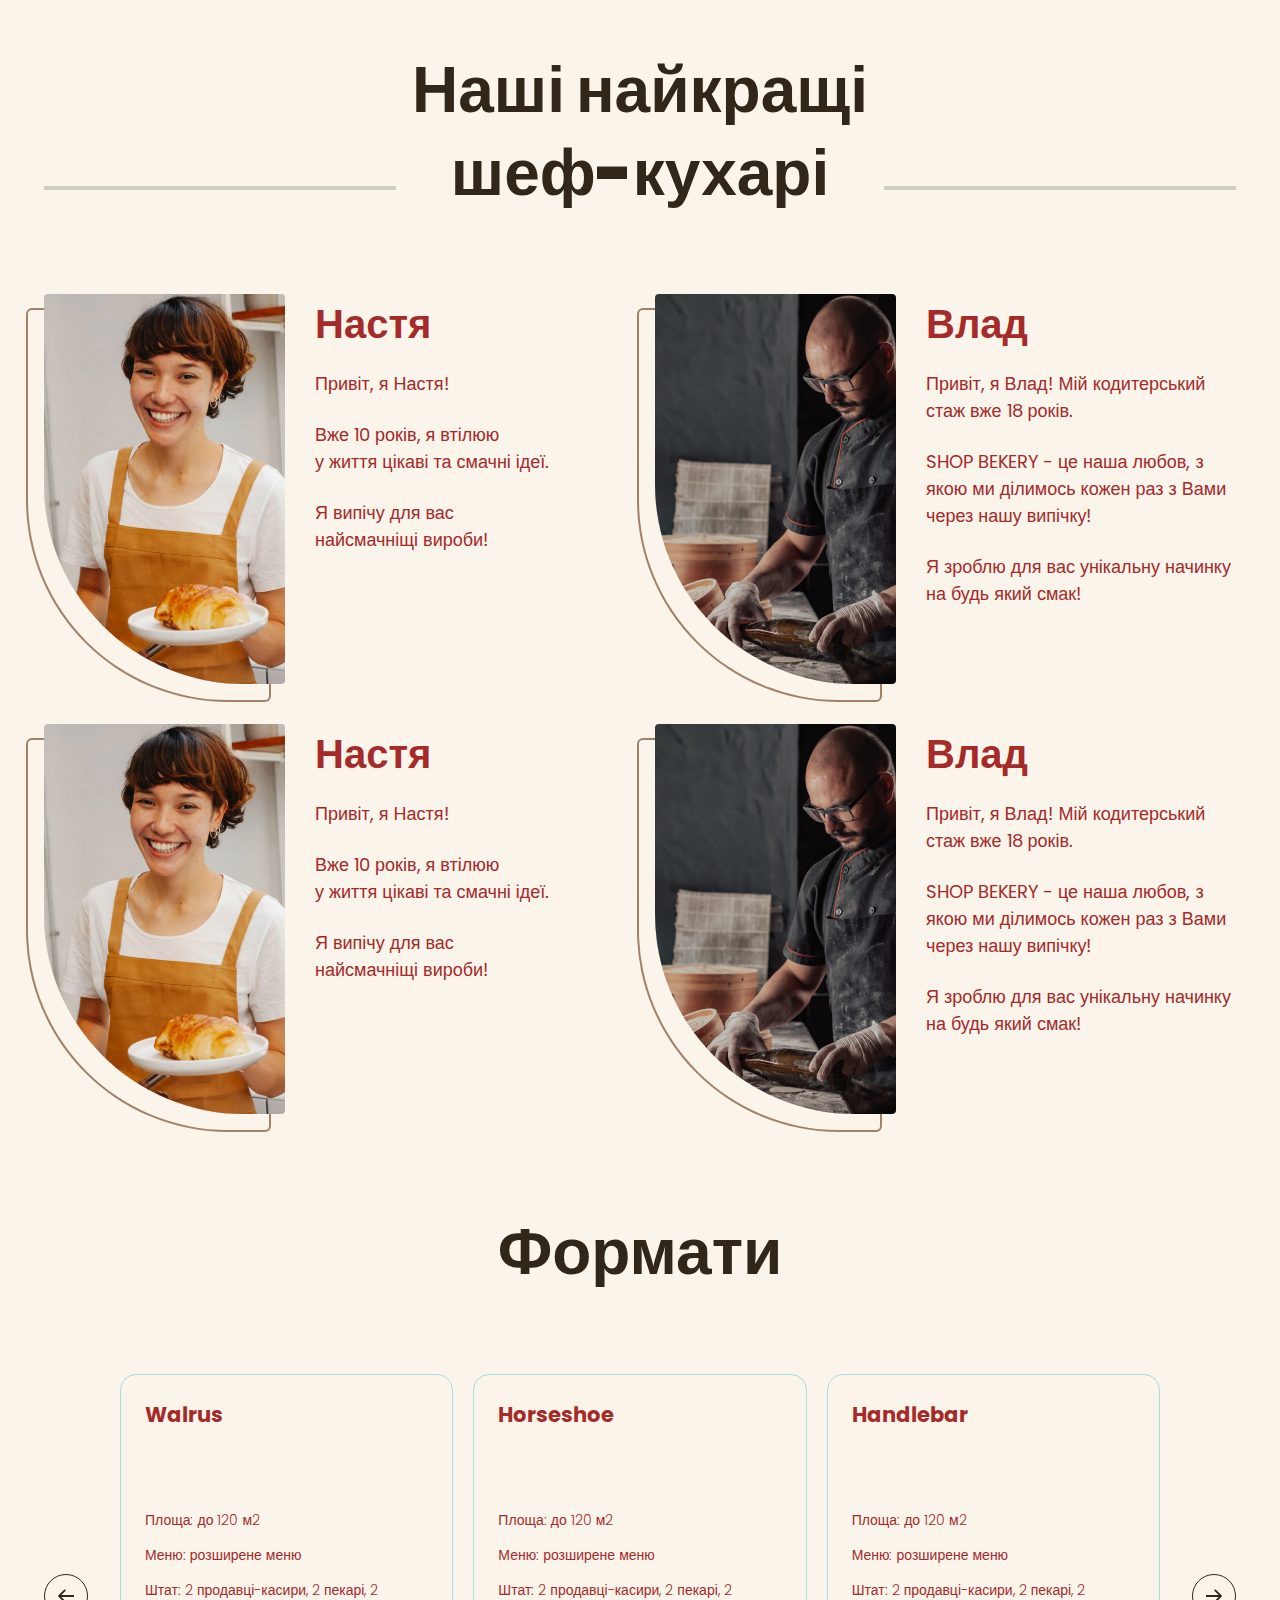
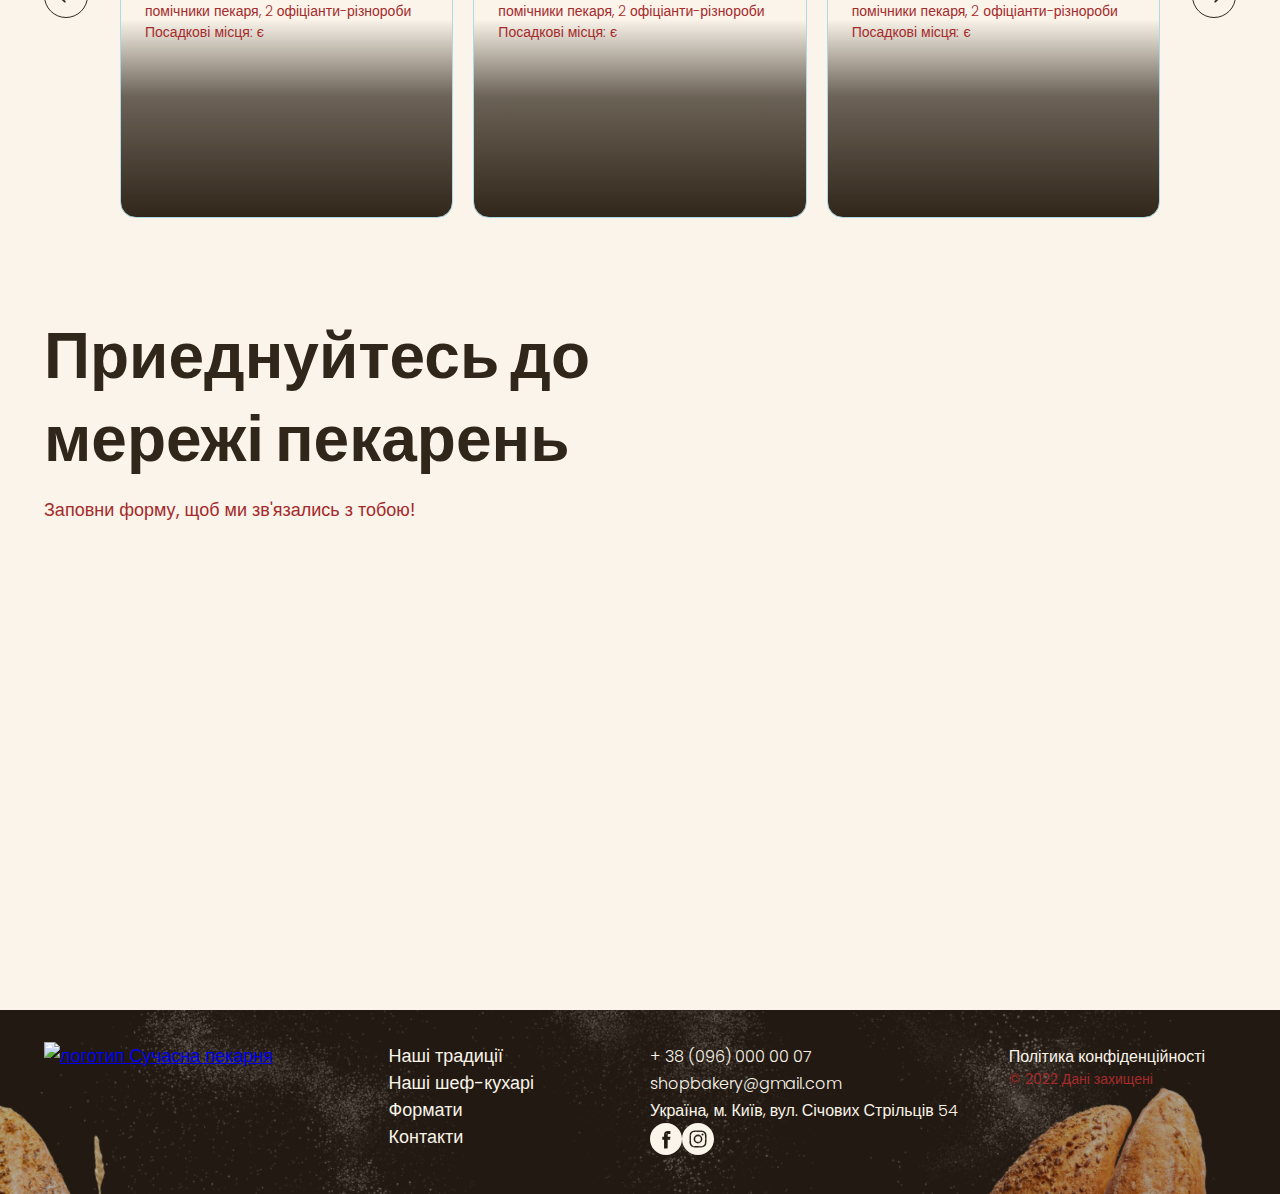
==== commit ed41f61a: "Add files via upload" ====
--- a/index.html
+++ b/index.html
@@ -230,7 +230,7 @@
                 </article>
               </li>
             </ul>
-            <button class="carousel-button" type="button">
+            <button class="carousel-button next" type="button">
               <svg width="16" height="16">
                 <use href="./images/icons.svg#icon-arrow"></use>
               </svg>
@@ -329,14 +329,19 @@
         </div>
       </div>
     </footer>
-    <!-- <div class="backdrop">
+    <div class="backdrop">
       <div class="modal">
         <button class="modal-btn-close" type="button">Close</button>
+        <h2>Замовити дзвінок</h2>
+        <p>Залишіть заявку та наш спеціаліст зв'яжеться з Вами!</p>
+        <form name="contact-form" autocomplete="off" novalidate>
+          <input type="text" />
+        </form>
       </div>
-    </div> -->
-
+    </div>
+    <script src="./js/modal.js"></script>
     <!-- test -->
-    <table>
+    <!-- <table>
       <thead>
         <caption>
           42442
@@ -389,6 +394,6 @@
     <video controls loop autoplay muted>
       <source src="./путь.webm" type="video/webm" />
       <source src="./путь.mp4" type="video/mp4" />
-    </video>
+    </video> -->
   </body>
 </html>
--- a/css/styles.css
+++ b/css/styles.css
@@ -130,6 +130,7 @@
 .link {
     color: var(--color-primary-light);
     text-decoration: none;
+    transition: color .3s;
 }
 .link:hover {
     color:var(--color-primary-green);
@@ -140,7 +141,11 @@
 
 /* header */
 .header{
-    background-color: grey;
+    position: absolute;
+    top: 0;
+    left: 0;
+    width: 100%;
+    padding-top: 32px;
 }
 .header-container{
     display: flex;
@@ -165,7 +170,11 @@
 .hero-section{
     padding: 272px 0;
     text-align: center;
-    background-image: url('../images/hero-background.jpeg');
+    background-image: linear-gradient(102.76deg, 
+    rgba(18, 18, 17, 0.78) 2.03%, 
+    rgba(18, 18, 17, 0.6) 58.46%, 
+    rgba(18, 18, 17, 0) 90.36%), 
+    url('../images/hero-background.jpeg');
     background-repeat: no-repeat;
     background-position: center top;
     background-size: cover;
@@ -321,6 +330,11 @@
     background-image: linear-gradient(180deg, rgba(49, 38, 26, 0) 55.21%, rgba(49, 38, 26, 0.71) 72.92%, var(--color-primary-two) 100%);
     border: 1px solid lightblue;
     border-radius: 16px;
+    transition: transform .3s;
+
+}
+.formats-card:hover{
+    transform: scale(1.05);
 }
 .format-title{
     font-size: 24px;
@@ -352,7 +366,9 @@
     background-color: var(--color-primary-two);
     fill: var(--color-primary-light);
 }
-
+.carousel-button.next {
+    transform: rotate(180deg);
+}
 
 
 /* Contact section */
@@ -465,6 +481,8 @@
     align-items: center;
     justify-content: center;
     background-color: rgba(0, 0, 0, 0.5);
+    padding: 20px;
+    transition: opacity .3s, visibility .3s;
 }
 .backdrop.is-hidden{
     opacity: 0;
@@ -473,8 +491,11 @@
 }
 .modal{
     position: relative;
-    width: 880px;
-    height: 880px;
+    width: 100%;
+    max-width: 880px;
+    height: 100%;
+    max-height: 880px;
+    padding: 128px;
     background-color: var(--color-primary-light);
     border-radius: 32px;
 }
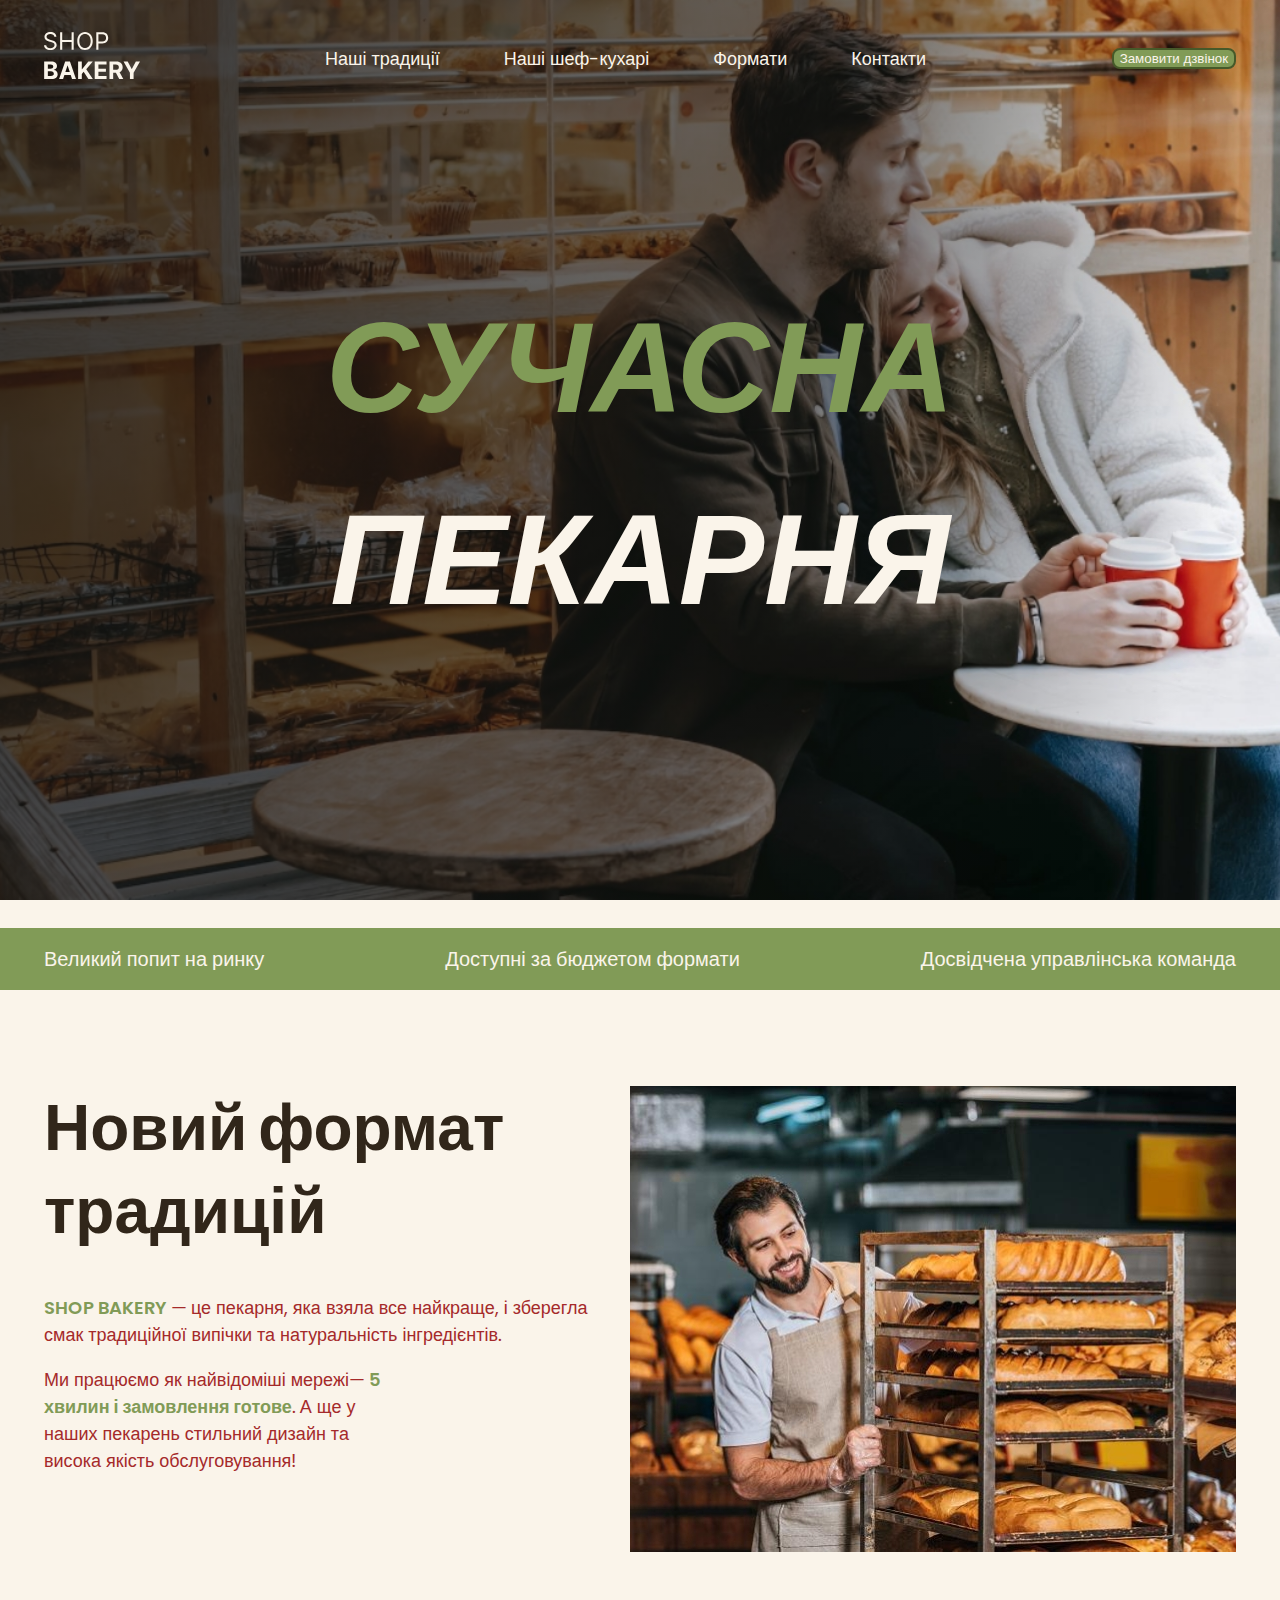
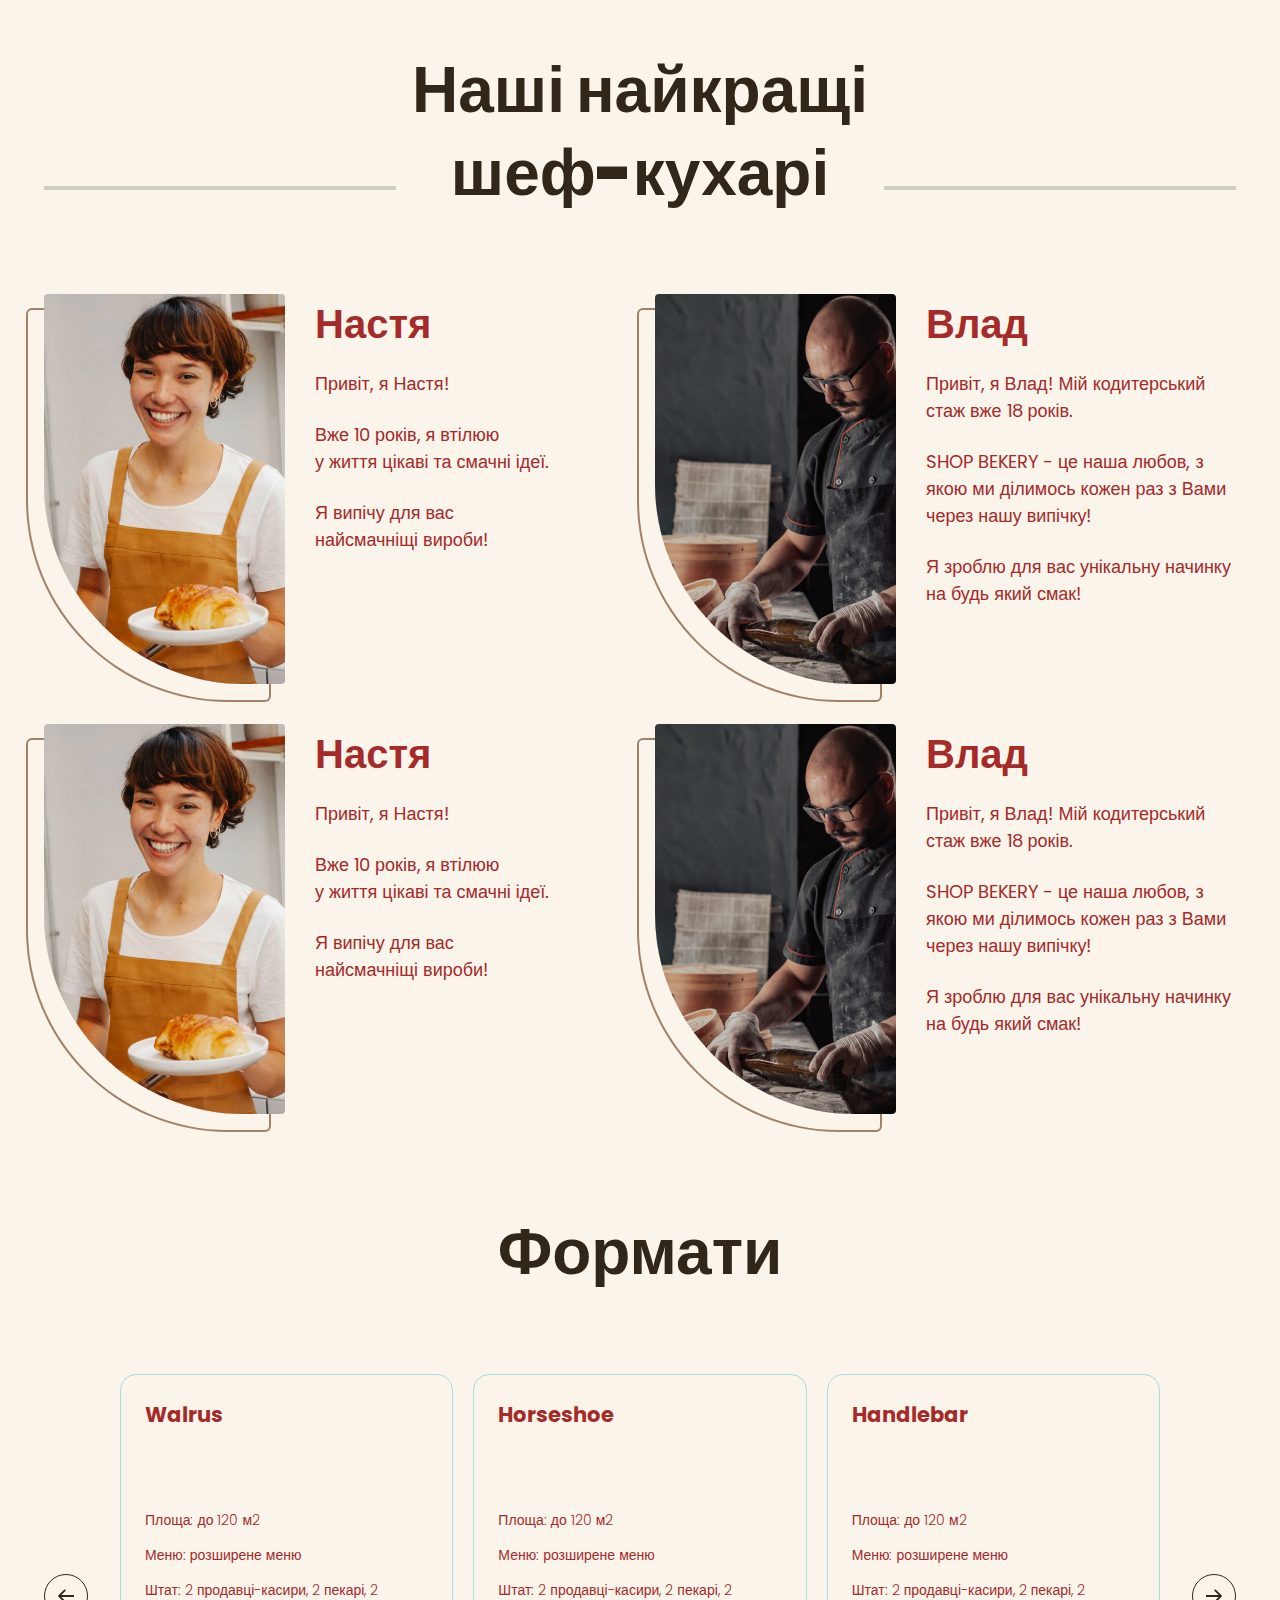
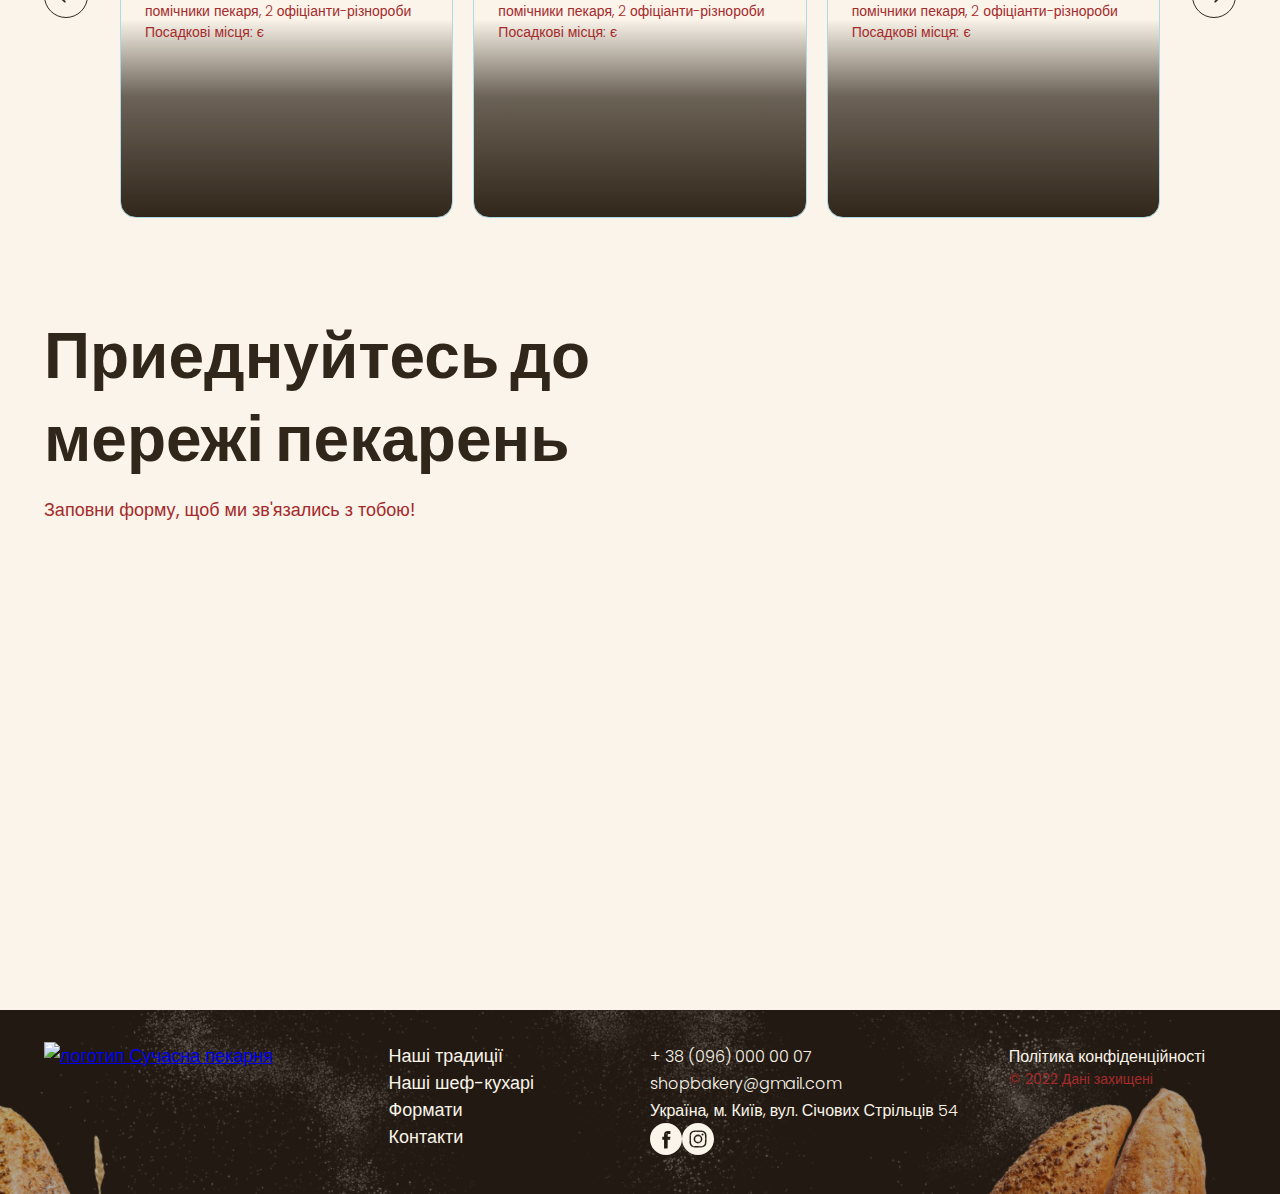
==== commit a964f500: "Add files via upload" ====
--- a/index.html
+++ b/index.html
@@ -329,7 +329,7 @@
         </div>
       </div>
     </footer>
-    <div class="backdrop">
+    <div class="backdrop is-hidden">
       <div class="modal">
         <button class="modal-btn-close" type="button">Close</button>
         <h2>Замовити дзвінок</h2>
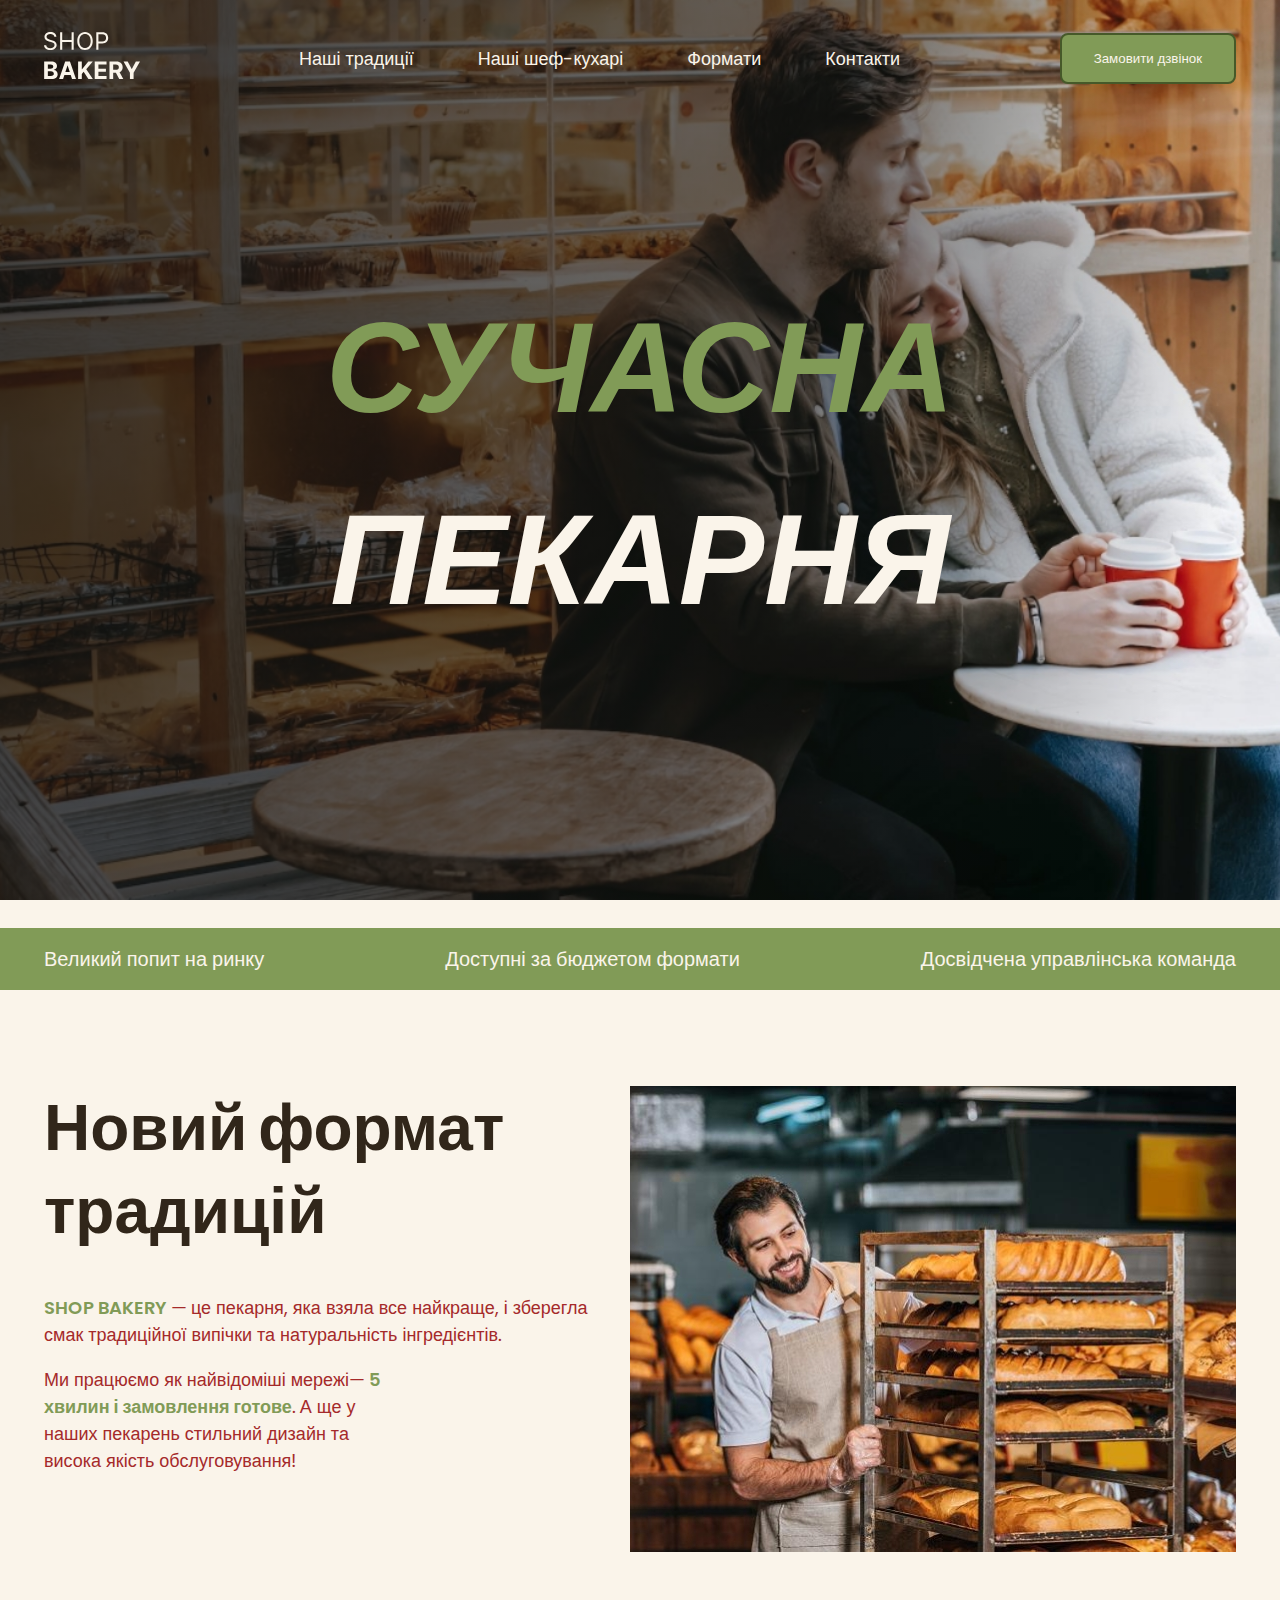
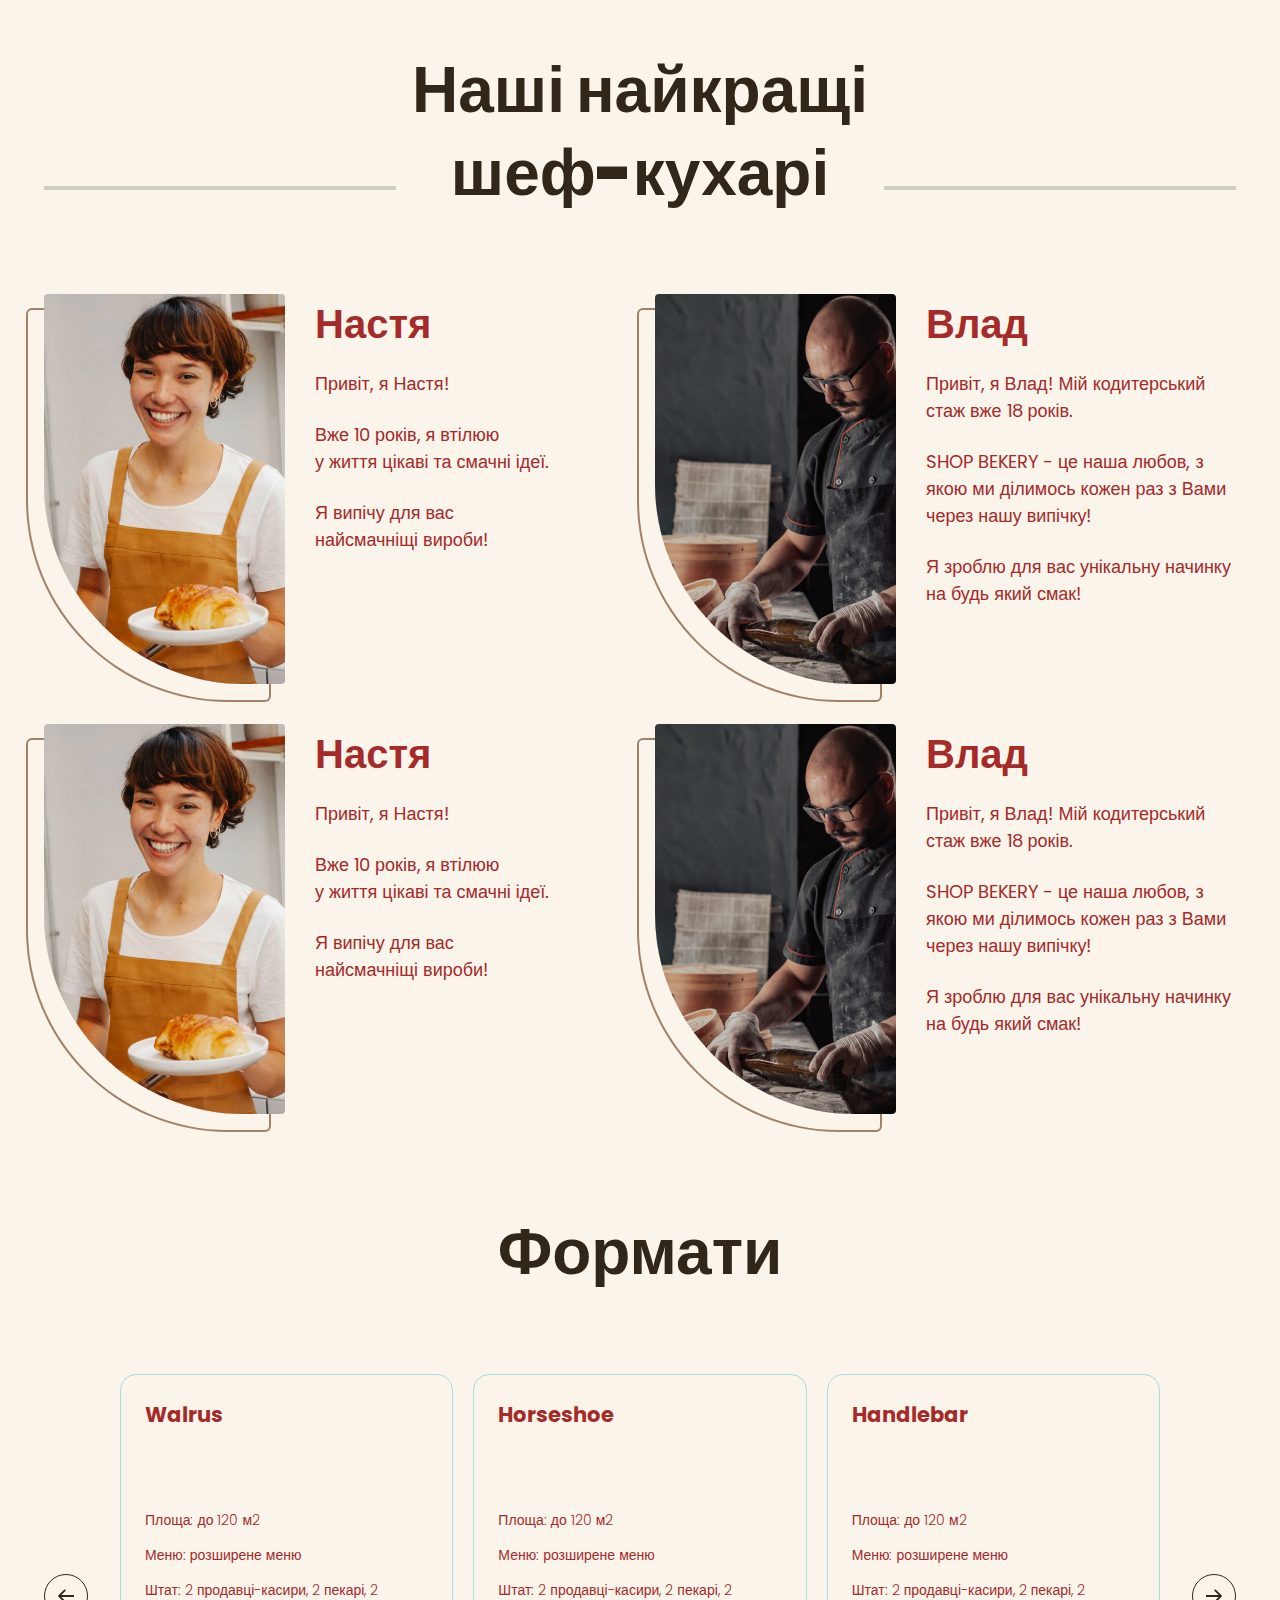
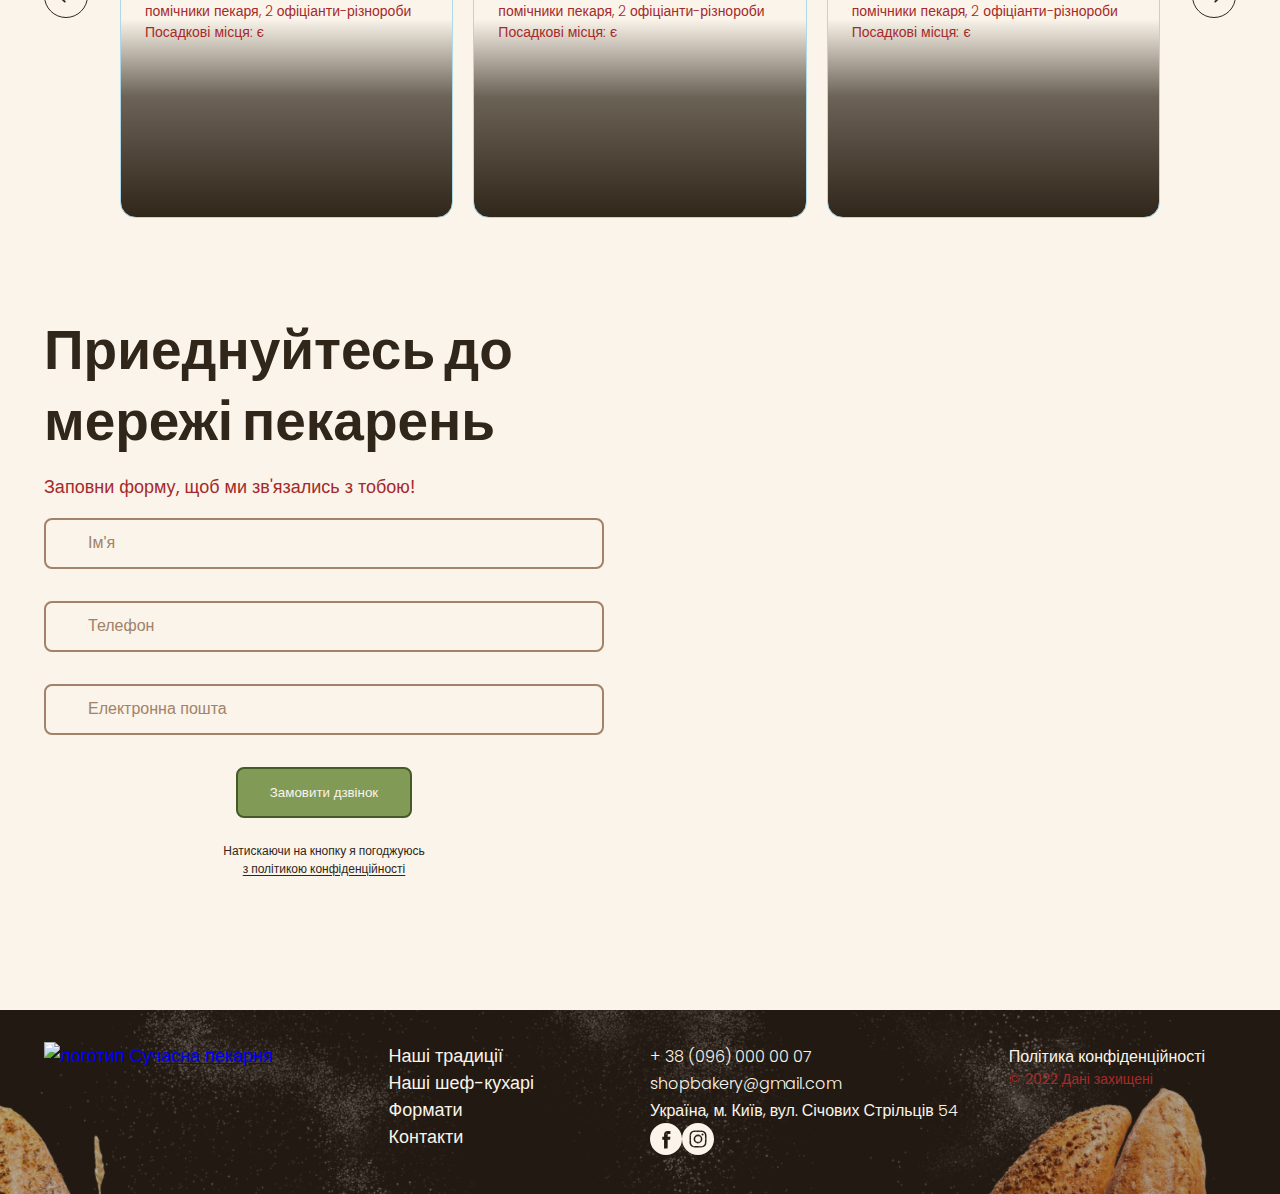
==== commit bcd0e68c: "Add files via upload" ====
--- a/index.html
+++ b/index.html
@@ -52,6 +52,7 @@
           </h1>
         </div>
       </section>
+
       <section class="advantages-section">
         <div class="container">
           <h2 class="visually-hidden">наші переваги</h2>
@@ -62,6 +63,7 @@
           </ul>
         </div>
       </section>
+
       <section class="section traditions-section" id="traditions-section">
         <div class="container">
           <div class="traditions-container">
@@ -84,6 +86,7 @@
           </div>
         </div>
       </section>
+
       <section class="section chefs-section" id="chefs-section">
         <div class="container">
           <h2 class="section-title chefs-title centered">
@@ -180,6 +183,7 @@
           </ul>
         </div>
       </section>
+
       <section class="section formats-section">
         <div class="container">
           <h2 class="section-title formats-title centered">Формати</h2>
@@ -238,6 +242,7 @@
           </div>
         </div>
       </section>
+
       <section class="section contact-section" id="contact-section">
         <div class="container">
           <div class="contact-container">
@@ -246,7 +251,53 @@
                 Приеднуйтесь до мережі пекарень
               </h2>
               <p>Заповни форму, щоб ми зв'язались з тобою!</p>
-              <!-- form -->
+              <form name="contact-form" autocomplete="off" novalidate>
+                <div class="form-field">
+                  <label class="form-label visually-hidden" for="user-name">
+                    Ім'я
+                  </label>
+                  <input
+                    class="form-input"
+                    type="text"
+                    id="user-name"
+                    name="user-name"
+                    placeholder="Ім'я"
+                  />
+                </div>
+                <div class="form-field">
+                  <label class="form-label visually-hidden" for="user-tel">
+                    Телефон
+                  </label>
+                  <input
+                    class="form-input"
+                    type="tel"
+                    id="user-tel"
+                    name="user-tel"
+                    placeholder="Телефон"
+                  />
+                </div>
+                <div class="form-field">
+                  <label class="form-label visually-hidden" for="user-email">
+                    Електронна пошта
+                  </label>
+                  <input
+                    class="form-input"
+                    type="email"
+                    id="user-email"
+                    name="user-email"
+                    placeholder="Електронна пошта"
+                  />
+                </div>
+                <button class="button form-button" type="submit">
+                  Замовити дзвінок
+                </button>
+                <p class="form-terms">
+                  Натискаючи на кнопку я погоджуюсь
+                  <a class="form-terms-link" href="#"
+                    >з політикою конфіденційності</a
+                  >
+                </p>
+              </form>
             </div>
             <iframe
               class="contact-map"
@@ -334,8 +385,70 @@
         <button class="modal-btn-close" type="button">Close</button>
         <h2>Замовити дзвінок</h2>
         <p>Залишіть заявку та наш спеціаліст зв'яжеться з Вами!</p>
-        <form name="contact-form" autocomplete="off" novalidate>
-          <input type="text" />
+        <form name="modal-form" autocomplete="off">
+          <div class="form-field">
+            <label class="form-label visually-hidden" for="user-name">
+              Ім'я
+            </label>
+            <input
+              class="form-input"
+              type="text"
+              id="user-name"
+              name="user-name"
+              placeholder="Ім'я"
+              minlength="2"
+              maxlength="20"
+              required
+            />
+          </div>
+          <div class="form-field">
+            <label class="form-label visually-hidden" for="user-tel">
+              Телефон
+            </label>
+            <input
+              class="form-input"
+              type="tel"
+              id="user-tel"
+              name="user-tel"
+              placeholder="Телефон"
+              pattern="^\+[0-9]{12}"
+              required
+            />
+          </div>
+          <div class="form-field">
+            <label class="form-label visually-hidden" for="user-email">
+              Електронна пошта
+            </label>
+            <input
+              class="form-input"
+              type="email"
+              id="user-email"
+              name="user-email"
+              placeholder="Електронна пошта"
+              required
+            />
+          </div>
+
+          <!------- свой стиль для чекбокса ------>
+          <!-- <div class="checkbox">
+            <input
+              class="checkbox-input visually-hidden"
+              type="checkbox"
+              id="terms-conditions"
+              name="terms-conditions"
+            />
+            <label class="checkbox-label" for="terms-conditions">
+              Я точно погоджуюсь з політикою конфіденційності
+            </label>
+          </div> -->
+
+          <button class="button form-button" type="submit">
+            Замовити дзвінок
+          </button>
+          <p class="form-terms">
+            Натискаючи на кнопку я погоджуюсь
+            <a class="form-terms-link" href="#">з політикою конфіденційності</a>
+          </p>
         </form>
       </div>
     </div>
--- a/css/styles.css
+++ b/css/styles.css
@@ -111,7 +111,8 @@
     background-color: var(--color-primary-green);
     border: 2px solid #465929;
     border-radius: 8px;
-    cursor: pointer
+    cursor: pointer;
+    padding: 16px 32px;
 }
 .button:hover {
     color: #465929;
@@ -119,11 +120,13 @@
 }
 .button:focus {
     color: #00ffff;
-    background-color: #0000ff;
-}
-.button:active {
-    color: #00ffff;
-    background-color: #0000ff;
+}
+
+.button:disabled{
+    color: grey;
+    background-color: lightgrey;
+    border-color: currentcolor; /*наслудет цвет от color*/
+    cursor: not-allowed;
 }
 
 /* link */
@@ -377,6 +380,7 @@
 }
 .contact-title{
     margin-bottom: 16px;
+    font-size: 55px;
 }
 
 .contact-container{
@@ -498,6 +502,7 @@
     padding: 128px;
     background-color: var(--color-primary-light);
     border-radius: 32px;
+    overflow-y: auto;
 }
 .modal-btn-close{
     position: absolute;
@@ -505,7 +510,76 @@
     right: 40px;
 }
 
-
-
-
-
+/* Form */
+.form-field{
+    margin-bottom: 32px;
+}
+.form-label{
+    display: block;
+}
+.form-input{
+    padding: 16px 42px;
+    width: 100%;
+    border: 2px solid #a28268;
+    border-radius: 8px;
+    background-color: transparent;
+}
+.form-input:focus{
+    border-color: var(--color-primary-green);
+    outline: none;
+}
+
+.form-input::placeholder{
+    color: #A28268;
+    font-size: 16px;
+    line-height: 1.17;
+}
+.form-input:focus::placeholder{
+    color: var(--color-primary-two);
+}
+.form-button{
+    display: block;
+    margin: 0 auto 24px;
+}
+.form-terms{
+    color: var(--color-primary-two);
+    margin: 0 auto;
+    max-width: 220px;
+    font-weight: 500;
+    font-size: 12px;
+    line-height: 1.5;
+    text-align: center;
+}
+.form-terms-link{
+    color: var(--color-primary-two);
+    text-underline-offset: 2px;
+}
+
+        /* -----свой стиль для чекбокса------ */
+/* .checkbox{
+    position: relative;
+}
+.checkbox-input{
+    appearance: none;
+}
+.checkbox-input:checked + .checkbox-label::before{
+    background-color: green;
+}
+.checkbox-label{
+    padding-left: 24px;
+    cursor: pointer;
+}
+.checkbox-label::before{
+    position: absolute;
+    top: 0;
+    left: 0;
+    width: 16px;
+    height: 16px;
+    margin-top: 5px;
+    border: 1px solid var(--color-primary-two);
+    border-radius: 2px;
+    content: '';
+} */
+
+
+
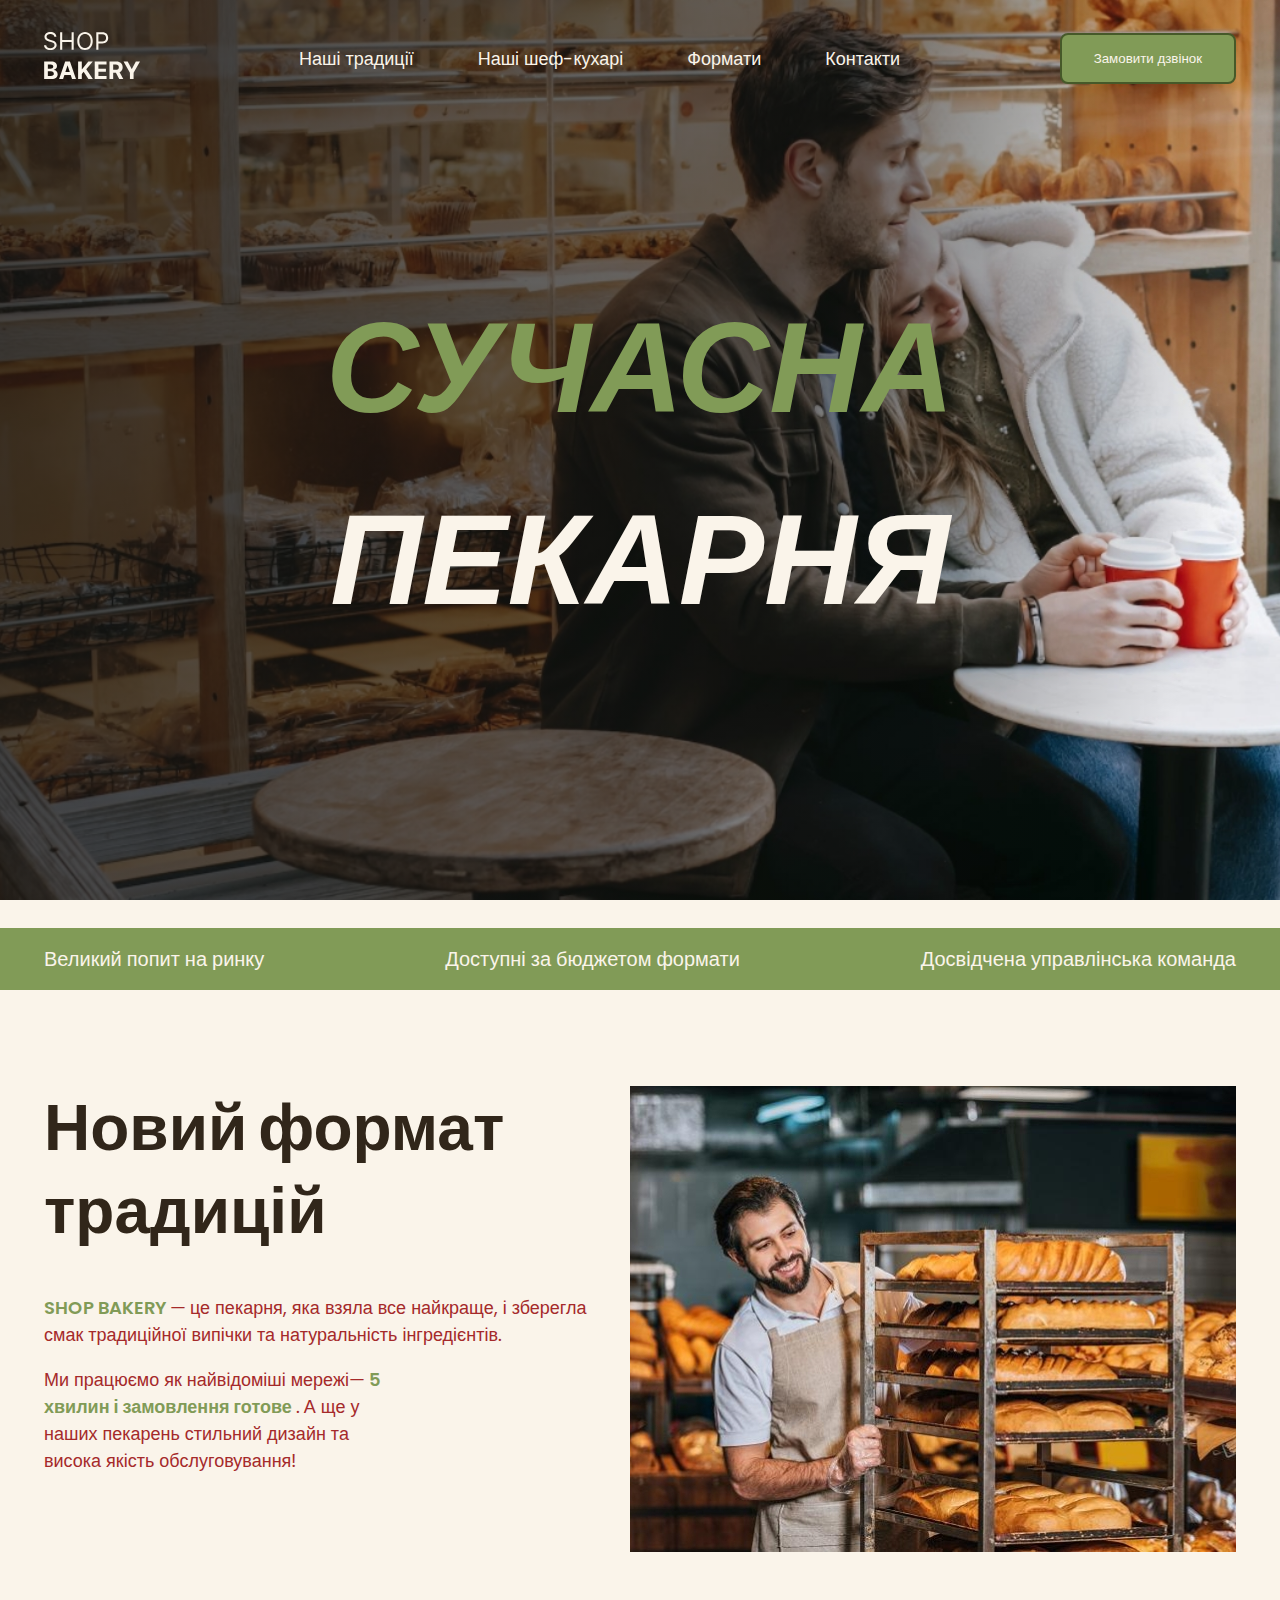
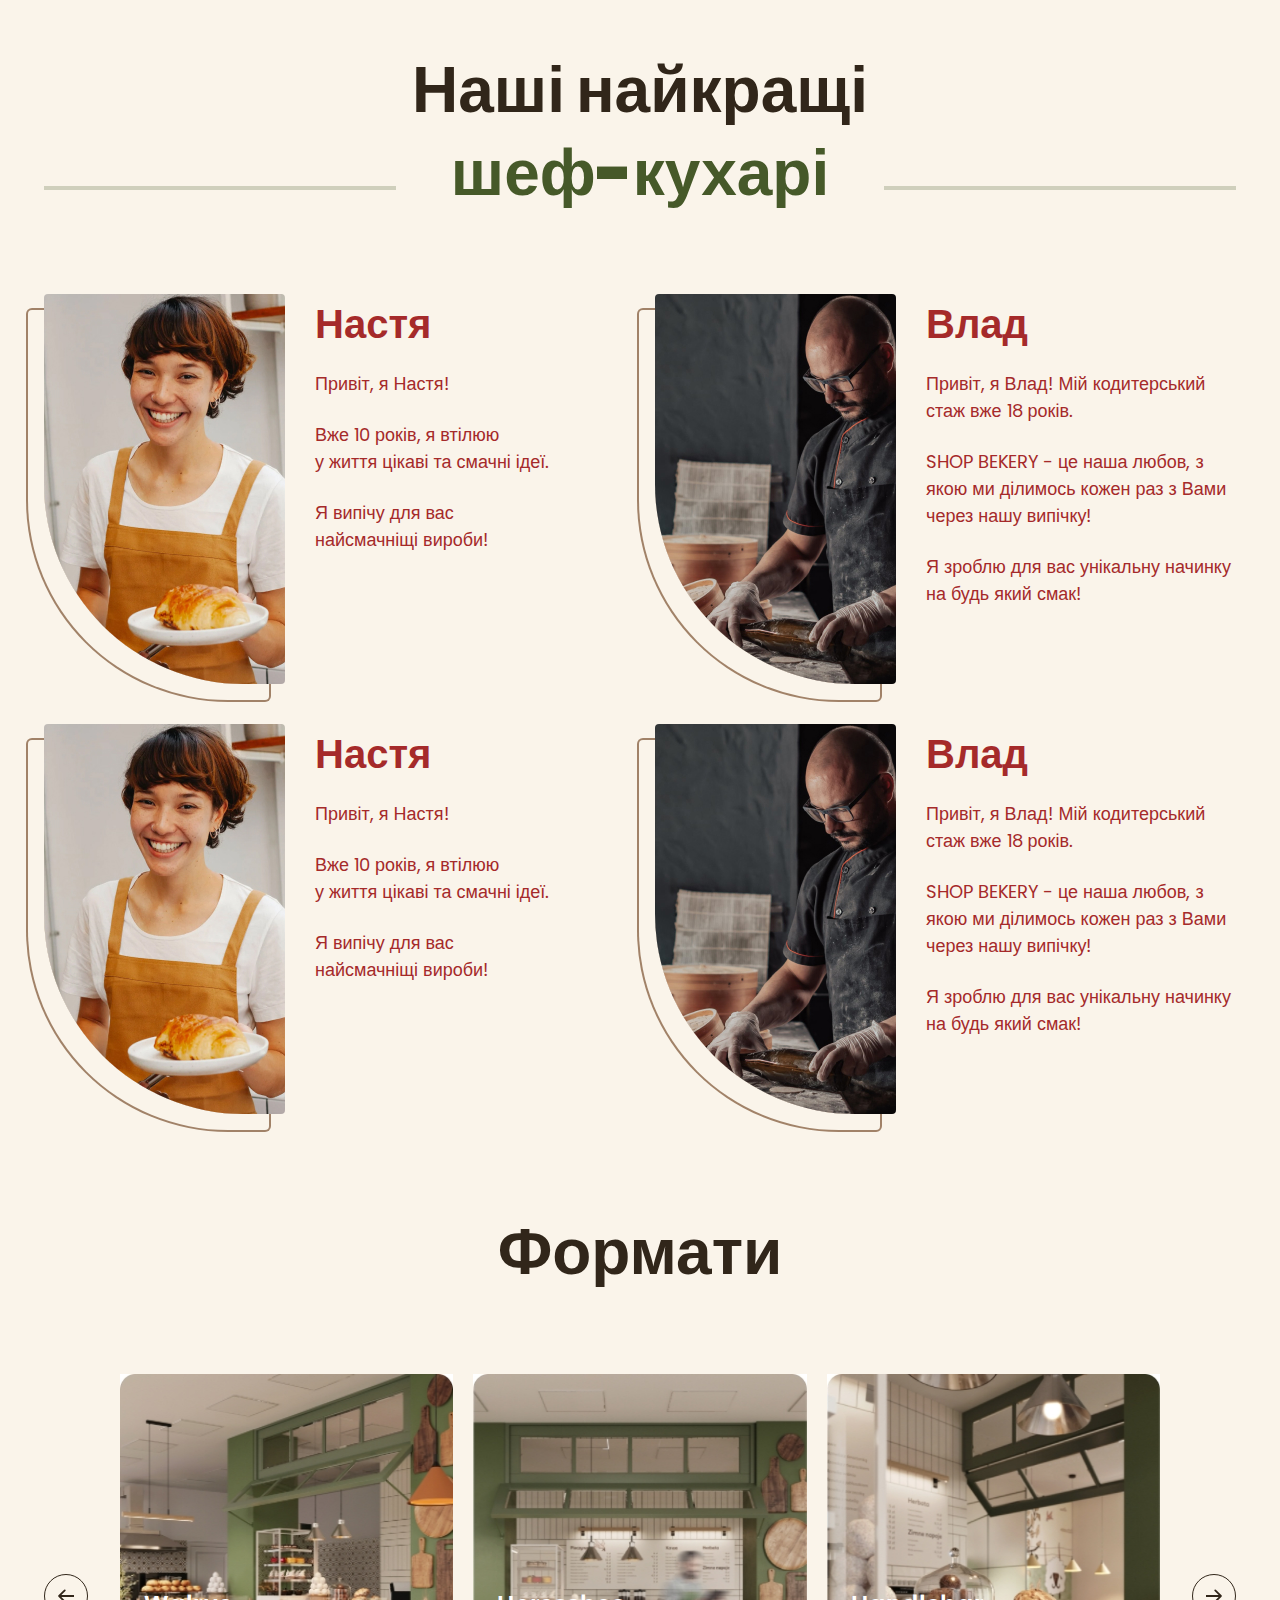
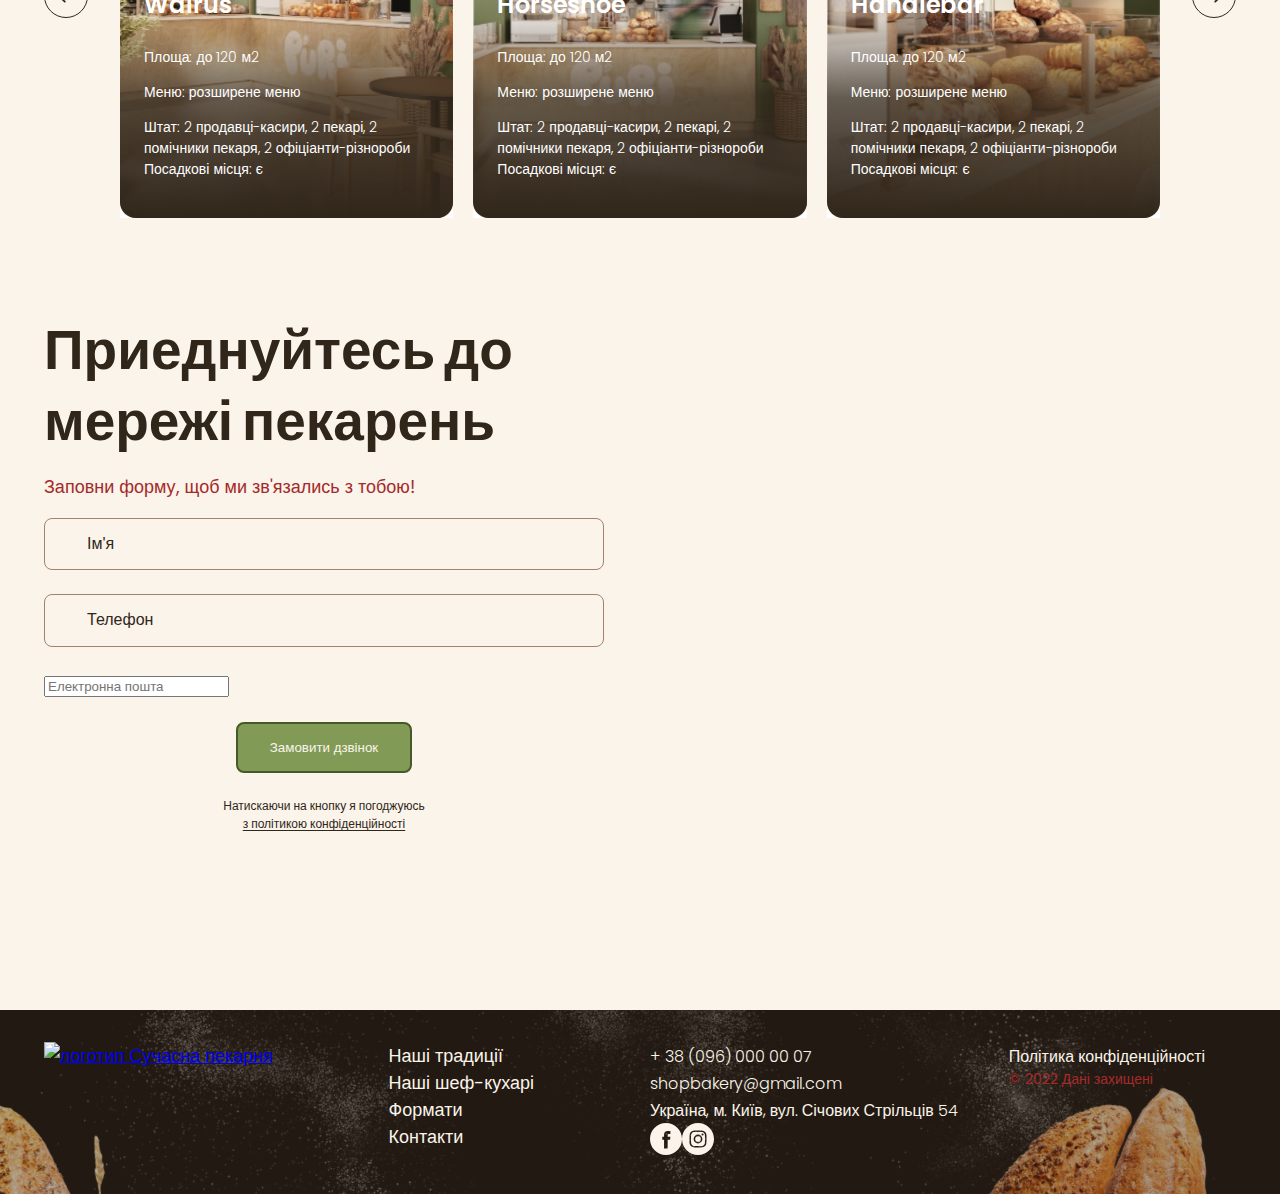
==== commit b487c9dd: "Add files via upload" ====
--- a/index.html
+++ b/index.html
@@ -13,17 +13,17 @@
       rel="stylesheet"
     />
     <!-- </style> -->
-    <link rel="stylesheet" href="./css/styles.css" />
+    <link rel="stylesheet" href="./css/main.min.css" />
   </head>
   <body>
     <header class="header">
       <div class="container">
-        <div class="header-container">
-          <nav class="header-nav">
+        <div class="header__container">
+          <nav class="header__nav">
             <a href="/">
               <img src="./images/logo.svg" alt="логотип Сучасна пекарня" />
             </a>
-            <ul class="header-menu">
+            <ul class="header__menu">
               <li>
                 <a class="link" href="#traditions-section">Наші традиції</a>
               </li>
@@ -47,8 +47,8 @@
     <main>
       <section class="hero-section">
         <div class="container">
-          <h1 class="hero-title">
-            <span class="accent">Сучасна</span> пекарня
+          <h1 class="hero-section__title">
+            <span class="text-brand">Сучасна</span> пекарня
           </h1>
         </div>
       </section>
@@ -56,30 +56,41 @@
       <section class="advantages-section">
         <div class="container">
           <h2 class="visually-hidden">наші переваги</h2>
-          <ul class="advantages-list">
-            <li class="advantages-item">Великий попит на ринку</li>
-            <li class="advantages-item">Доступні за бюджетом формати</li>
-            <li class="advantages-item">Досвідчена управлінська команда</li>
+          <ul class="advantages-section__list">
+            <li class="advantages-section__item">Великий попит на ринку</li>
+            <li class="advantages-section__item">
+              Доступні за бюджетом формати
+            </li>
+            <li class="advantages-section__item">
+              Досвідчена управлінська команда
+            </li>
           </ul>
         </div>
       </section>
 
       <section class="section traditions-section" id="traditions-section">
         <div class="container">
-          <div class="traditions-container">
-            <div class="traditions-content">
-              <h2 class="section-title traditions-title">
+          <div class="traditions-section__container">
+            <div class="traditions-section__content">
+              <h2 class="section__title traditions-section__title">
                 Новий формат традицій
               </h2>
-              <p class="traditions-text">
-                <span class="brand uppercase">shop bakery</span> — це пекарня,
-                яка взяла все найкраще, і зберегла смак традиційної випічки та
-                натуральність інгредієнтів.
+              <p>
+                <span class="text-brand text-bold text-uppercase">
+                  shop bakery
+                </span>
+                — це пекарня, яка взяла все найкраще, і зберегла смак
+                традиційної випічки та натуральність інгредієнтів.
               </p>
-              <p class="traditions-text limited">
+              <p
+                class="traditions-section__text traditions-section__text--limited"
+              >
                 Ми працюємо як найвідоміші мережі—
-                <span class="brand">5 хвилин і замовлення готове</span>. А ще у
-                наших пекарень стильний дизайн та висока якість обслуговування!
+                <span class="text-brand text-bold">
+                  5 хвилин і замовлення готове
+                </span>
+                . А ще у наших пекарень стильний дизайн та висока якість
+                обслуговування!
               </p>
             </div>
             <img src="./images/baker-man.jpeg" alt="пекарь який посміхається" />
@@ -89,94 +100,96 @@
 
       <section class="section chefs-section" id="chefs-section">
         <div class="container">
-          <h2 class="section-title chefs-title centered">
+          <h2
+            class="section__title chefs-section__title section__title--centered"
+          >
             Наші найкращі <br />
-            <span>шеф-кухарі</span>
+            <span class="text-brand-dark">шеф-кухарі</span>
           </h2>
-          <ul class="chefs-list">
-            <li class="chefs-item">
+          <ul class="chefs-section__list">
+            <li class="chefs-section__item">
               <article class="chef-card">
                 <img
-                  class="chefs-photo"
+                  class="chef-card__photo"
                   src="./images/chef-nastia.jpg"
                   alt="chef nastia"
                 />
                 <div>
-                  <h3 class="chef-title">Настя</h3>
-                  <div class="chef-text">
-                    <p>Привіт, я Настя!</p>
-                    <p>
-                      Вже 10 років, я втілюю <br />
-                      у життя цікаві та смачні ідеї.
-                    </p>
-                    <p>
-                      Я випічу для вас <br />
-                      найсмачніщі вироби!
-                    </p>
-                  </div>
+                  <h3 class="chef-card__title">Настя</h3>
+                  <p class="chef-card__text">Привіт, я Настя!</p>
+                  <p class="chef-card__text">
+                    Вже 10 років, я втілюю <br />
+                    у життя цікаві та смачні ідеї.
+                  </p>
+                  <p class="chef-card__text">
+                    Я випічу для вас <br />
+                    найсмачніщі вироби!
+                  </p>
                 </div>
               </article>
             </li>
-            <li class="chefs-item">
+            <li class="chefs-section__item">
               <article class="chef-card">
                 <img
-                  class="chefs-photo"
+                  class="chef-card__photo"
                   src="./images/chef-vlad.jpg"
                   alt="chef vlad"
                 />
                 <div>
-                  <h3 class="chef-title">Влад</h3>
-                  <div class="chef-text">
-                    <p>Привіт, я Влад! Мій кодитерський стаж вже 18 років.</p>
-                    <p>
-                      SHOP BEKERY - це наша любов, з якою ми ділимось кожен раз
-                      з Вами через нашу випічку!
-                    </p>
-                    <p>Я зроблю для вас унікальну начинку на будь який смак!</p>
-                  </div>
+                  <h3 class="chef-card__title">Влад</h3>
+                  <p class="chef-card__text">
+                    Привіт, я Влад! Мій кодитерський стаж вже 18 років.
+                  </p>
+                  <p class="chef-card__text">
+                    SHOP BEKERY - це наша любов, з якою ми ділимось кожен раз з
+                    Вами через нашу випічку!
+                  </p>
+                  <p class="chef-card__text">
+                    Я зроблю для вас унікальну начинку на будь який смак!
+                  </p>
                 </div>
               </article>
             </li>
-            <li class="chefs-item">
+            <li class="chefs-section__item">
               <article class="chef-card">
                 <img
-                  class="chefs-photo"
+                  class="chef-card__photo"
                   src="./images/chef-nastia.jpg"
                   alt="chef nastia"
                 />
                 <div>
-                  <h3 class="chef-title">Настя</h3>
-                  <div class="chef-text">
-                    <p>Привіт, я Настя!</p>
-                    <p>
-                      Вже 10 років, я втілюю <br />
-                      у життя цікаві та смачні ідеї.
-                    </p>
-                    <p>
-                      Я випічу для вас <br />
-                      найсмачніщі вироби!
-                    </p>
-                  </div>
+                  <h3 class="chef-card__title">Настя</h3>
+                  <p class="chef-card__text">Привіт, я Настя!</p>
+                  <p class="chef-card__text">
+                    Вже 10 років, я втілюю <br />
+                    у життя цікаві та смачні ідеї.
+                  </p>
+                  <p class="chef-card__text">
+                    Я випічу для вас <br />
+                    найсмачніщі вироби!
+                  </p>
                 </div>
               </article>
             </li>
-            <li class="chefs-item">
+            <li class="chefs-section__item">
               <article class="chef-card">
                 <img
-                  class="chefs-photo"
+                  class="chef-card__photo"
                   src="./images/chef-vlad.jpg"
                   alt="chef vlad"
                 />
                 <div>
-                  <h3 class="chef-title">Влад</h3>
-                  <div class="chef-text">
-                    <p>Привіт, я Влад! Мій кодитерський стаж вже 18 років.</p>
-                    <p>
-                      SHOP BEKERY - це наша любов, з якою ми ділимось кожен раз
-                      з Вами через нашу випічку!
-                    </p>
-                    <p>Я зроблю для вас унікальну начинку на будь який смак!</p>
-                  </div>
+                  <h3 class="chef-card__title">Влад</h3>
+                  <p class="chef-card__text">
+                    Привіт, я Влад! Мій кодитерський стаж вже 18 років.
+                  </p>
+                  <p class="chef-card__text">
+                    SHOP BEKERY - це наша любов, з якою ми ділимось кожен раз з
+                    Вами через нашу випічку!
+                  </p>
+                  <p class="chef-card__text">
+                    Я зроблю для вас унікальну начинку на будь який смак!
+                  </p>
                 </div>
               </article>
             </li>
@@ -184,20 +197,29 @@
         </div>
       </section>
 
-      <section class="section formats-section">
+      <section class="section formats-section" id="formats-section">
         <div class="container">
-          <h2 class="section-title formats-title centered">Формати</h2>
-          <div class="formats-container">
+          <h2
+            class="section__title formats-section__title section__title--centered"
+          >
+            Формати
+          </h2>
+          <div class="formats-section__container">
             <button class="carousel-button" type="button">
               <svg width="16" height="16">
                 <use href="./images/icons.svg#icon-arrow"></use>
               </svg>
             </button>
-            <ul class="formats-list">
-              <li class="formats-item">
-                <article class="formats-card">
-                  <h3 class="formats-title" lang="en">Walrus</h3>
-                  <div class="format-text">
+            <ul class="formats-section__list">
+              <li class="formats-section__item">
+                <article class="format-card">
+                  <img
+                    class="format-card__image"
+                    src="./images/walrus-format.jpeg"
+                    alt="Walrus format"
+                  />
+                  <h3 class="format-card__title" lang="en">Walrus</h3>
+                  <div class="format-card__text">
                     <p>Площа: до 120 м2</p>
                     <p>Меню: розширене меню</p>
                     <p>
@@ -207,10 +229,15 @@
                   </div>
                 </article>
               </li>
-              <li class="formats-item">
-                <article class="formats-card">
-                  <h3 class="formats-title" lang="en">Horseshoe</h3>
-                  <div class="format-text">
+              <li class="formats-section__item">
+                <article class="format-card">
+                  <img
+                    class="format-card__image"
+                    src="./images/horseshoe-format.jpeg"
+                    alt="horseshoe format"
+                  />
+                  <h3 class="format-card__title" lang="en">Horseshoe</h3>
+                  <div class="format-card__text">
                     <p>Площа: до 120 м2</p>
                     <p>Меню: розширене меню</p>
                     <p>
@@ -220,10 +247,15 @@
                   </div>
                 </article>
               </li>
-              <li class="formats-item">
-                <article class="formats-card">
-                  <h3 class="formats-title" lang="en">Handlebar</h3>
-                  <div class="format-text">
+              <li class="formats-section__item">
+                <article class="format-card">
+                  <img
+                    class="format-card__image"
+                    src="./images/handlebar-format.jpeg"
+                    alt="handlebar format"
+                  />
+                  <h3 class="format-card__title" lang="en">Handlebar</h3>
+                  <div class="format-card__text">
                     <p>Площа: до 120 м2</p>
                     <p>Меню: розширене меню</p>
                     <p>
@@ -245,50 +277,50 @@
 
       <section class="section contact-section" id="contact-section">
         <div class="container">
-          <div class="contact-container">
-            <div class="contact-form">
-              <h2 class="section-title contact-title">
+          <div class="contact-section__container">
+            <div class="contact-section__form">
+              <h2 class="section__title contact-section__title">
                 Приеднуйтесь до мережі пекарень
               </h2>
               <p>Заповни форму, щоб ми зв'язались з тобою!</p>
               <form name="contact-form" autocomplete="off" novalidate>
-                <div class="form-field">
-                  <label class="form-label visually-hidden" for="user-name">
+                <div class="contact-section__form-field input">
+                  <label class="input__label visually-hidden" for="user-name">
                     Ім'я
                   </label>
                   <input
-                    class="form-input"
+                    class="input__control"
                     type="text"
                     id="user-name"
                     name="user-name"
                     placeholder="Ім'я"
                   />
                 </div>
-                <div class="form-field">
-                  <label class="form-label visually-hidden" for="user-tel">
+                <div class="contact-section__form-field input">
+                  <label class="input_label visually-hidden" for="user-tel">
                     Телефон
                   </label>
                   <input
-                    class="form-input"
+                    class="input__control"
                     type="tel"
                     id="user-tel"
                     name="user-tel"
                     placeholder="Телефон"
                   />
                 </div>
-                <div class="form-field">
-                  <label class="form-label visually-hidden" for="user-email">
+                <div class="contact-section__form-field input">
+                  <label class="input__label visually-hidden" for="user-email">
                     Електронна пошта
                   </label>
                   <input
-                    class="form-input"
+                    class="input_control"
                     type="email"
                     id="user-email"
                     name="user-email"
                     placeholder="Електронна пошта"
                   />
                 </div>
-                <button class="button form-button" type="submit">
+                <button class="button contact-section__button" type="submit">
                   Замовити дзвінок
                 </button>
                 <p class="form-terms">
@@ -300,7 +332,7 @@
               </form>
             </div>
             <iframe
-              class="contact-map"
+              class="contact-section__map"
               src="https://www.google.com/maps/embed?pb=!1m18!1m12!1m3!1d2540.163871257634!2d30.48865857606083!3d50.45667308691634!2m3!1f0!2f0!3f0!3m2!1i1024!2i768!4f13.1!3m3!1m2!1s0x40d4ce637bfe1717%3A0x5370c2254ad1b952!2z0YPQuy4g0KHQtdGH0LXQstGL0YUg0KHRgtGA0LXQu9GM0YbQvtCyLCA1NCwg0JrQuNC10LIsINCj0LrRgNCw0LjQvdCwLCAwMjAwMA!5e0!3m2!1sru!2spl!4v1710195918309!5m2!1sru!2spl"
               width="600"
               height="600"
--- a/css/main.min.css
+++ b/css/main.min.css
@@ -0,0 +1 @@
+@font-face{font-display:swap;font-family:"Poppins";font-style:normal;font-weight:300;src:url("../fonts/poppins-v20-latin-300.woff2") format("woff2")}@font-face{font-display:swap;font-family:"Poppins";font-style:normal;font-weight:400;src:url("../fonts/poppins-v20-latin-regular.woff2") format("woff2")}@font-face{font-display:swap;font-family:"Poppins";font-style:normal;font-weight:600;src:url("../fonts/poppins-v20-latin-600.woff2") format("woff2")}@font-face{font-display:swap;font-family:"Poppins";font-style:normal;font-weight:900;src:url("../fonts/poppins-v20-latin-900.woff2") format("woff2")}:root{--color-primary-green: #819b57;--color-primary-darkgreen: #465929;--color-primary-light: #faf4ea;--color-primary-dark-red: brown;--color-primary-two: #31261A}*,*::before,*::after{-webkit-box-sizing:border-box;box-sizing:border-box}body{color:var(--color-primary-dark-red);background-color:var(--color-primary-light);font-family:"poppins",sans-serif;font-size:18px;font-weight:400;line-height:1.5;margin:0}h1,h2,h3,h4,h5,h6,p{margin-top:0}a{display:inline-block}address{font-style:normal}ul{margin:0;padding:0;list-style-type:none}.container{width:100%;max-width:1240px;padding:0 24px;margin:0 auto}.visually-hidden{position:absolute;left:-10000px;top:auto;width:1px;height:1px;overflow:hidden}.text-brand{color:var(--color-primary-green)}.text-brand-dark{color:var(--color-primary-darkgreen)}.text-bold{font-weight:600}.text-uppercase{text-transform:uppercase}.button{color:var(--color-primary-light);background-color:var(--color-primary-green);border:2px solid #465929;border-radius:8px;cursor:pointer;padding:16px 32px}.button:hover{color:#465929;background-color:rgba(0,0,0,0)}.button:focus{color:aqua}.button:disabled{color:gray;background-color:#d3d3d3;border-color:currentcolor;cursor:not-allowed}.link{color:var(--color-primary-light);text-decoration:none;-webkit-transition:color .3s;transition:color .3s}.link:hover{color:var(--color-primary-green);text-decoration:none;font-weight:600}.section{padding:48px 0}.section__title{font-size:64px;font-weight:900;line-height:1.3;color:var(--color-primary-two)}.section__title--centered{text-align:center}.header{position:absolute;top:0;left:0;width:100%;padding-top:32px}.header__container{display:-webkit-box;display:-ms-flexbox;display:flex;-webkit-box-align:center;-ms-flex-align:center;align-items:center;gap:40px}.header__nav{display:-webkit-box;display:-ms-flexbox;display:flex;-webkit-box-align:center;-ms-flex-align:center;align-items:center;-webkit-box-flex:1;-ms-flex-positive:1;flex-grow:1;gap:40px}.header__menu{display:-webkit-box;display:-ms-flexbox;display:flex;gap:64px;-webkit-box-flex:1;-ms-flex-positive:1;flex-grow:1;-webkit-box-pack:center;-ms-flex-pack:center;justify-content:center}.hero-section{padding:272px 0;text-align:center;background-image:linear-gradient(102.76deg, rgba(18, 18, 17, 0.78) 2.03%, rgba(18, 18, 17, 0.6) 58.46%, rgba(18, 18, 17, 0) 90.36%),url("../images/hero-background.jpeg");background-repeat:no-repeat;background-position:center top;background-size:cover;background-attachment:fixed}.hero-section__title{margin-bottom:0;color:var(--color-primary-light);text-align:center;text-transform:uppercase;font-size:128px;font-weight:900;font-style:italic}.advantages-section{padding:16px 0;background-color:var(--color-primary-green)}.advantages-section__list{display:-webkit-box;display:-ms-flexbox;display:flex;-webkit-box-pack:justify;-ms-flex-pack:justify;justify-content:space-between;gap:40px}.advantages-section__item{color:var(--color-primary-light);font-size:20px;font-weight:300}.traditions-section{padding-top:96px}.traditions-section__container{display:-webkit-box;display:-ms-flexbox;display:flex;-webkit-box-pack:justify;-ms-flex-pack:justify;justify-content:space-between;gap:40px}.traditions-section__content{max-width:710px}.traditions-section__title{margin-bottom:42px}.traditions-section__text--limited{max-width:340px}.chefs-section__title{position:relative;margin:0 auto 80px}.chefs-section__title::before,.chefs-section__title::after{position:absolute;bottom:24px;width:352px;border:2px solid #cfcfbc;content:""}.chefs-section__title::before{left:0}.chefs-section__title::after{right:0}.chefs-section__list{display:-webkit-box;display:-ms-flexbox;display:flex;gap:40px 30px;-ms-flex-wrap:wrap;flex-wrap:wrap}.chefs-section__item{-ms-flex-preferred-size:calc((100% - 30px)/2);flex-basis:calc((100% - 30px)/2)}.chef-card{display:-webkit-box;display:-ms-flexbox;display:flex;gap:30px}.chef-card__photo{border-radius:4px 4px 4px 200px;-webkit-box-shadow:-16px 16px 0 0 #faf4ea,-16px 16px 0 2px #a18268;box-shadow:-16px 16px 0 0 #faf4ea,-16px 16px 0 2px #a18268}.chef-card__title{margin-bottom:16px;font-size:40px;font-weight:600}.chef-card__text{margin-bottom:24px}.chef-card__text:last-child{margin-bottom:0}.formats-section__title{margin-bottom:80px}.formats-section__container{display:-webkit-box;display:-ms-flexbox;display:flex;gap:32px;-webkit-box-align:center;-ms-flex-align:center;align-items:center}.formats-section__list{display:-webkit-box;display:-ms-flexbox;display:flex;-ms-flex-wrap:wrap;flex-wrap:wrap;gap:20px}.formats-section__item{-ms-flex-preferred-size:calc((100% - 40px)/3);flex-basis:calc((100% - 40px)/3)}.format-card{position:relative;display:-webkit-box;display:-ms-flexbox;display:flex;-webkit-box-orient:vertical;-webkit-box-direction:normal;-ms-flex-direction:column;flex-direction:column;-webkit-box-pack:end;-ms-flex-pack:end;justify-content:flex-end;height:444px;padding:24px;background-image:-webkit-gradient(linear, left top, left bottom, color-stop(55.21%, rgba(49, 38, 26, 0)), color-stop(72.92%, rgba(49, 38, 26, 0.71)), to(var(--color-primary-two)));background-image:linear-gradient(180deg, rgba(49, 38, 26, 0) 55.21%, rgba(49, 38, 26, 0.71) 72.92%, var(--color-primary-two) 100%);border-radius:16px;-webkit-transition:-webkit-transform .3s;transition:-webkit-transform .3s;transition:transform .3s;transition:transform .3s, -webkit-transform .3s}.format-card:hover{-webkit-transform:scale(1.05);transform:scale(1.05)}.format-card__image{position:absolute;z-index:-1;top:0;left:0;width:100%;height:100%}.format-card__title{font-size:24px;font-weight:600;color:#fff}.format-card__text{color:#fff;font-size:14px;font-weight:300}.carousel-button{display:-webkit-box;display:-ms-flexbox;display:flex;-webkit-box-align:center;-ms-flex-align:center;align-items:center;-webkit-box-pack:center;-ms-flex-pack:center;justify-content:center;-ms-flex-negative:0;flex-shrink:0;width:44px;height:44px;fill:var(--color-primary-two);border-radius:50%;cursor:pointer;background-color:rgba(0,0,0,0);border:1px solid var(--color-primary-two);padding:0}.carousel-button:hover{background-color:var(--color-primary-two);fill:var(--color-primary-light)}.carousel-button.next{-webkit-transform:rotate(180deg);transform:rotate(180deg)}.contact-section{padding-bottom:96px}.contact-section__container{display:-webkit-box;display:-ms-flexbox;display:flex;gap:32px}.contact-section__title{margin-bottom:16px;font-size:55px}.contact-section__form-field{margin-bottom:24px}.contact-section__button{display:block;margin:0 auto 24px}.contact-section__map{-ms-flex-negative:0;flex-shrink:0;border:none;border-radius:16px}.footer{position:relative;padding:32px 0;background-image:url("../images/footer-background.png");background-color:var(--color-primary-two);background-repeat:no-repeat;background-size:cover;background-position:center}.footer:before,.footer:after{position:absolute;bottom:0;background-repeat:no-repeat;content:""}.footer:before{width:180px;height:120px;left:-60px;background-image:url(../images/decor-bread-small.png)}.footer:after{width:380px;height:190px;right:0;background-image:url(../images/decor-bread-large.png)}.footer-container{display:-webkit-box;display:-ms-flexbox;display:flex;gap:20px}.footer-nav,.footer-address{display:-webkit-box;display:-ms-flexbox;display:flex;-ms-flex-preferred-size:50%;flex-basis:50%;gap:20px}.footer-logo,.footer-menu,.address-list,.address-info{-webkit-box-flex:1;-ms-flex-positive:1;flex-grow:1}.address-link{color:var(--color-primary-light);font-size:16px;font-weight:300;text-decoration:none}.address-link:hover{color:var(--color-primary-green)}.address-icon{fill:var(--color-primary-light)}.address-icon:hover{fill:var(--color-primary-green)}.address-copyright{font-size:14px}.address-socialmedia{display:-webkit-box;display:-ms-flexbox;display:flex}.backdrop{position:fixed;top:0;bottom:0;left:0;right:0;display:-webkit-box;display:-ms-flexbox;display:flex;-webkit-box-align:center;-ms-flex-align:center;align-items:center;-webkit-box-pack:center;-ms-flex-pack:center;justify-content:center;background-color:rgba(0,0,0,.5);padding:20px;-webkit-transition:opacity .3s,visibility .3s;transition:opacity .3s,visibility .3s}.backdrop.is-hidden{opacity:0;visibility:hidden;pointer-events:none}.modal{position:relative;width:100%;max-width:880px;height:100%;max-height:880px;padding:128px;background-color:var(--color-primary-light);border-radius:32px;overflow-y:auto}.modal-btn-close{position:absolute;top:40px;right:40px}.input{position:relative}.input__label{position:absolute;top:16px;left:42px}.input__control{padding:16px 42px;width:100%;font-size:16px;line-height:1.17;border:1px solid #a28268;border-radius:8px;background-color:rgba(0,0,0,0)}.input__control:focus{border-color:var(--color-primary-green);outline:none}.input__control::-webkit-input-placeholder{color:#a28268;font-size:16px;line-height:1.17}.input__control::-moz-placeholder{color:#a28268;font-size:16px;line-height:1.17}.input__control:-ms-input-placeholder{color:#a28268;font-size:16px;line-height:1.17}.input__control::-ms-input-placeholder{color:#a28268;font-size:16px;line-height:1.17}.input__control::placeholder{color:#a28268;font-size:16px;line-height:1.17}.input__control::-webkit-input-placeholder{color:var(--color-primary-two)}.input__control::-moz-placeholder{color:var(--color-primary-two)}.input__control:-ms-input-placeholder{color:var(--color-primary-two)}.input__control::-ms-input-placeholder{color:var(--color-primary-two)}.input__control::placeholder{color:var(--color-primary-two)}.form-terms{color:var(--color-primary-two);margin:0 auto;max-width:220px;font-weight:500;font-size:12px;line-height:1.5;text-align:center}.form-terms-link{color:var(--color-primary-two);text-underline-offset:2px}/*# sourceMappingURL=main.min.css.map */